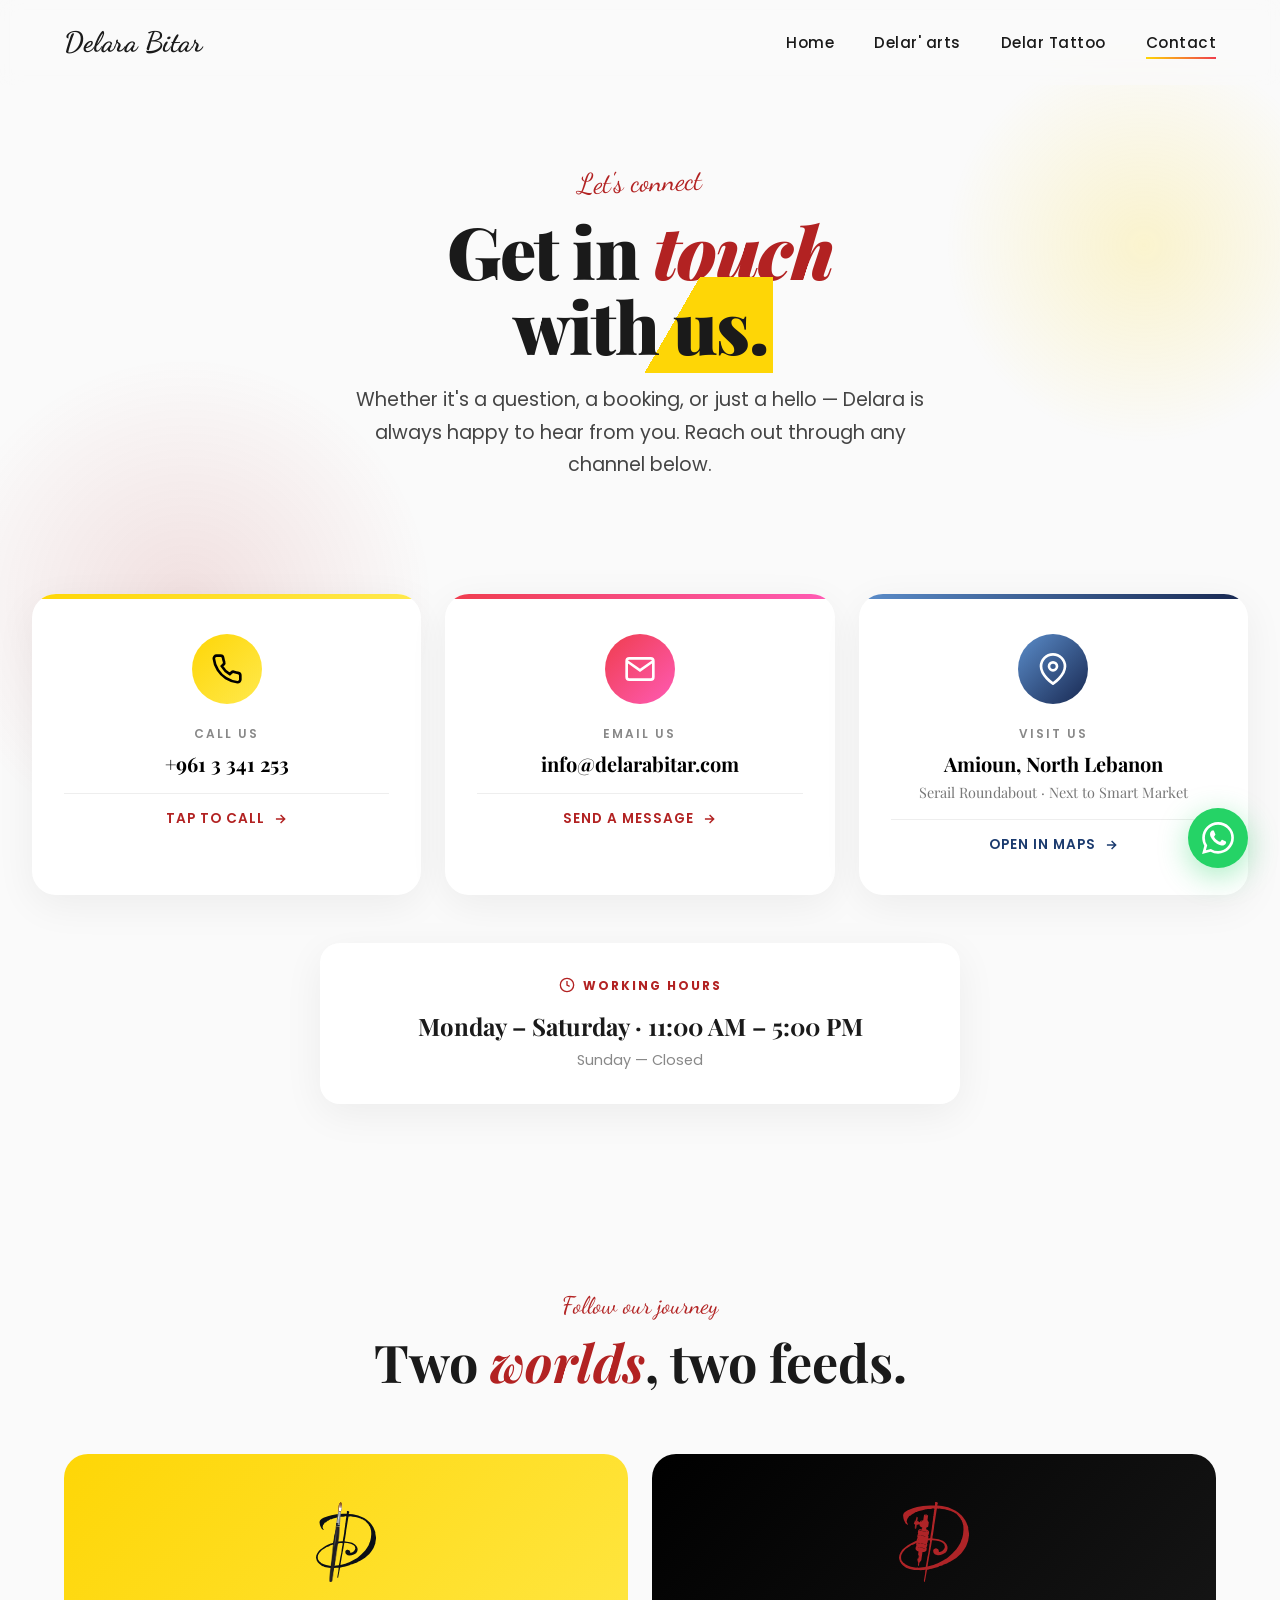
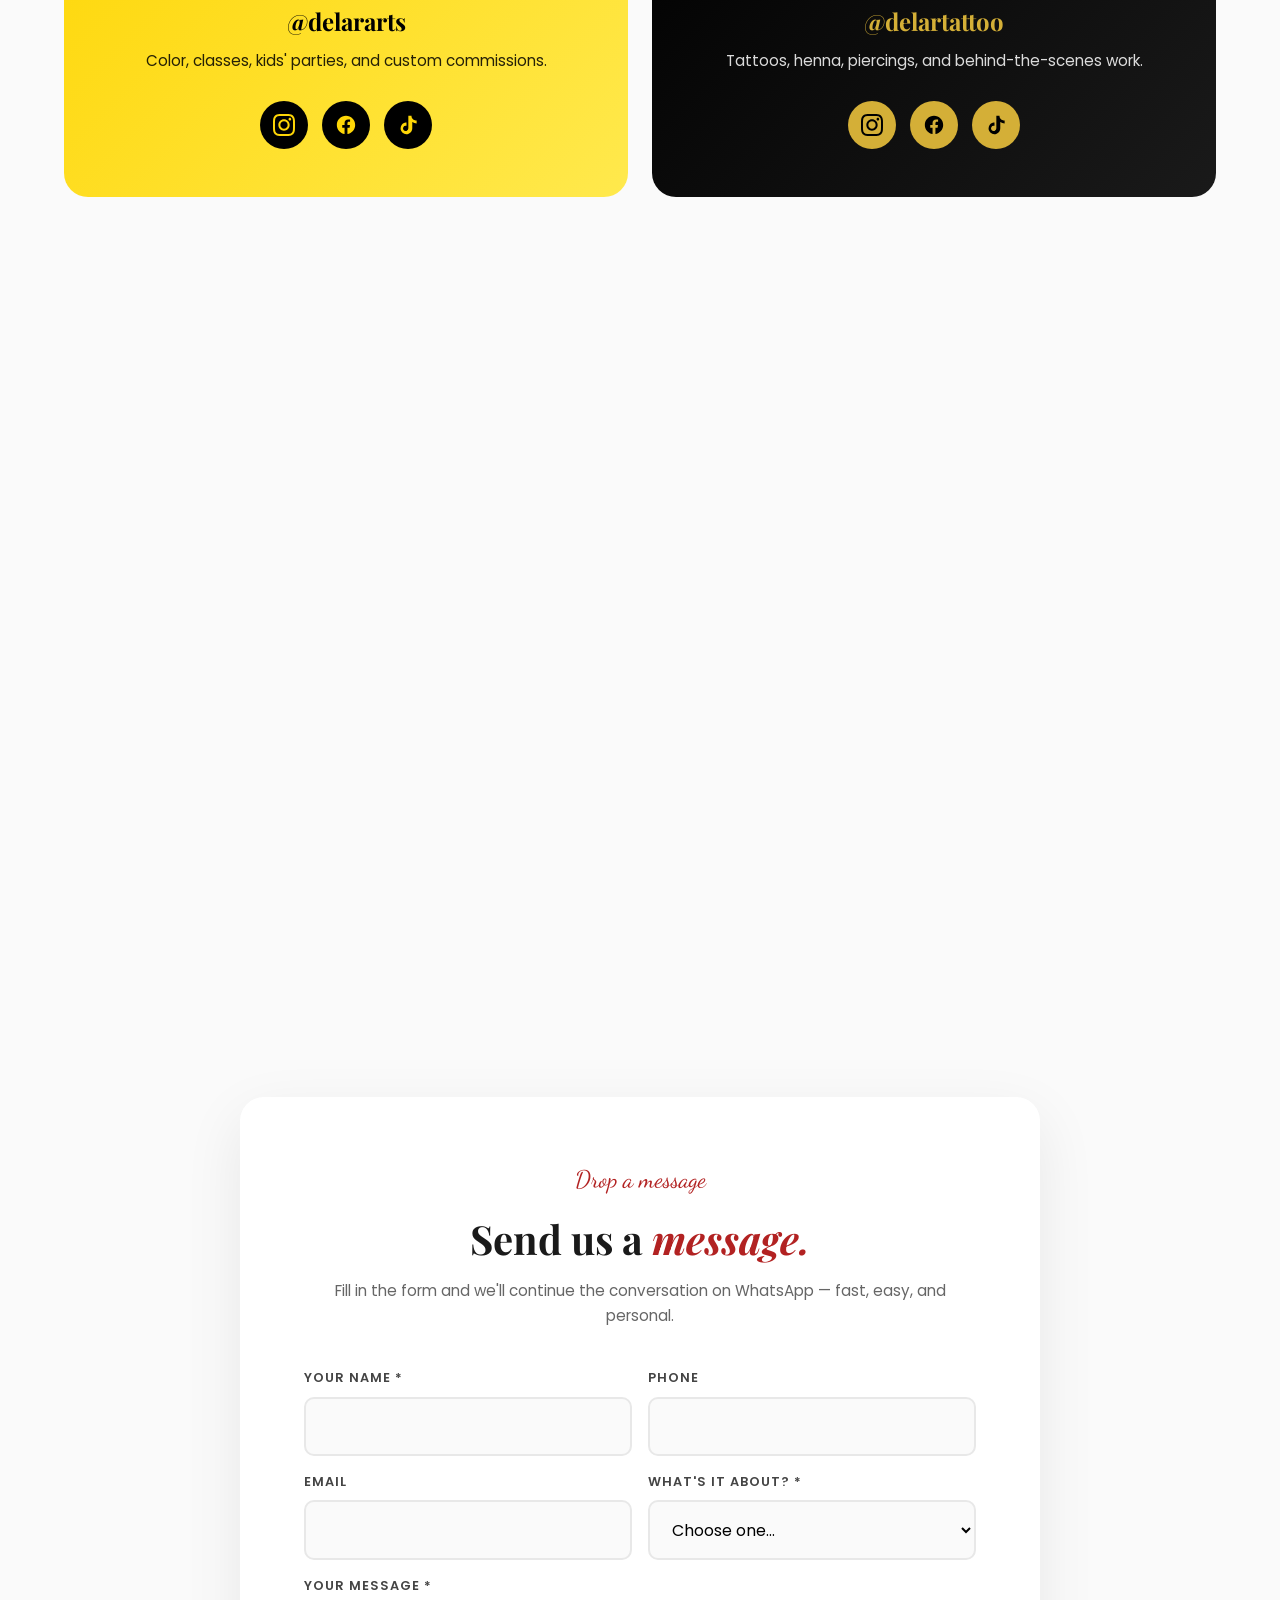
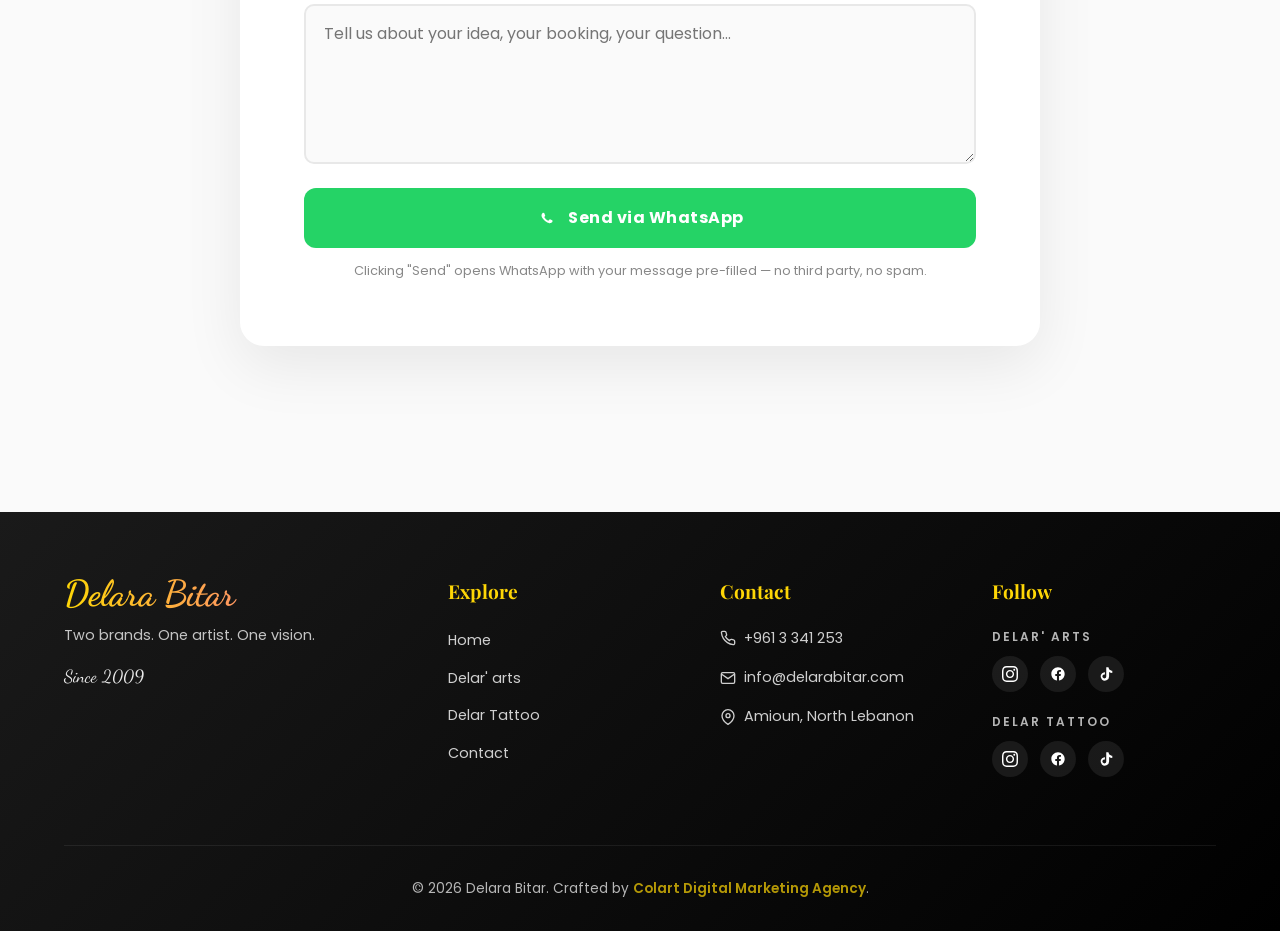
==== contact/index.html @ f24e4792 "Add files via upload" ====
<!DOCTYPE html>
<html lang="en">
<head>
  <meta charset="UTF-8">
  <meta name="viewport" content="width=device-width, initial-scale=1.0">
  <title>Contact — Delara Bitar</title>
  <meta name="description" content="Visit, call, or message Delar' arts & Delar Tattoo in Amioun, North Lebanon. Studio hours, location, and direct contact.">

  <link rel="icon" type="image/svg+xml" href="../assets/favicon.svg">
  <link rel="stylesheet" href="../css/global.css">
  <link rel="stylesheet" href="../css/contact.css">
</head>
<body class="contact">

  <!-- NAVIGATION -->
  <nav class="nav">
    <a href="/" class="nav-brand">Delara Bitar</a>
    <ul class="nav-links">
      <li><a href="/" class="nav-link" data-page="home">Home</a></li>
      <li><a href="/delar-arts" class="nav-link" data-page="delar-arts">Delar' arts</a></li>
      <li><a href="/delar-tattoo" class="nav-link" data-page="delar-tattoo">Delar Tattoo</a></li>
      <li><a href="/contact" class="nav-link active" data-page="contact">Contact</a></li>
    </ul>
    <div class="nav-toggle" aria-label="Menu">
      <span></span><span></span><span></span>
    </div>
  </nav>

  <!-- SECTION 1: HERO -->
  <section class="ct-hero">
    <div class="ct-hero-content">
      <span class="ct-hero-eyebrow">Let's connect</span>
      <h1 class="ct-hero-title">
        Get in <em>touch</em><br>
        <span class="accent-yellow">with us.</span>
      </h1>
      <p class="ct-hero-subtitle">
        Whether it's a question, a booking, or just a hello — Delara is always happy to hear from you. Reach out through any channel below.
      </p>
    </div>
  </section>

  <!-- SECTION 2: CONTACT INFO CARDS -->
  <section class="ct-info">
    <div class="ct-info-grid">
      <a href="tel:+9613341253" class="ct-info-card reveal">
        <div class="ct-info-icon-wrap">
          <svg viewBox="0 0 24 24" fill="none" stroke="currentColor" stroke-width="2">
            <path d="M22 16.92v3a2 2 0 0 1-2.18 2 19.79 19.79 0 0 1-8.63-3.07 19.5 19.5 0 0 1-6-6 19.79 19.79 0 0 1-3.07-8.67A2 2 0 0 1 4.11 2h3a2 2 0 0 1 2 1.72 12.84 12.84 0 0 0 .7 2.81 2 2 0 0 1-.45 2.11L8.09 9.91a16 16 0 0 0 6 6l1.27-1.27a2 2 0 0 1 2.11-.45 12.84 12.84 0 0 0 2.81.7A2 2 0 0 1 22 16.92z"/>
          </svg>
        </div>
        <div class="ct-info-label">Call us</div>
        <div class="ct-info-value">+961 3 341 253</div>
        <span class="ct-info-link">
          Tap to call
          <svg width="14" height="14" viewBox="0 0 24 24" fill="none" stroke="currentColor" stroke-width="2.5"><path d="M5 12h14M13 5l7 7-7 7"/></svg>
        </span>
      </a>

      <a href="mailto:info@delarabitar.com" class="ct-info-card reveal reveal-delay-1">
        <div class="ct-info-icon-wrap">
          <svg viewBox="0 0 24 24" fill="none" stroke="currentColor" stroke-width="2">
            <path d="M4 4h16c1.1 0 2 .9 2 2v12c0 1.1-.9 2-2 2H4c-1.1 0-2-.9-2-2V6c0-1.1.9-2 2-2z"/>
            <polyline points="22,6 12,13 2,6"/>
          </svg>
        </div>
        <div class="ct-info-label">Email us</div>
        <div class="ct-info-value">info@delarabitar.com</div>
        <span class="ct-info-link">
          Send a message
          <svg width="14" height="14" viewBox="0 0 24 24" fill="none" stroke="currentColor" stroke-width="2.5"><path d="M5 12h14M13 5l7 7-7 7"/></svg>
        </span>
      </a>

      <a href="https://maps.app.goo.gl/KY4Cr8B2j4buGQKLA" target="_blank" rel="noopener" class="ct-info-card reveal reveal-delay-2">
        <div class="ct-info-icon-wrap">
          <svg viewBox="0 0 24 24" fill="none" stroke="currentColor" stroke-width="2">
            <path d="M21 10c0 7-9 13-9 13s-9-6-9-13a9 9 0 0 1 18 0z"/>
            <circle cx="12" cy="10" r="3"/>
          </svg>
        </div>
        <div class="ct-info-label">Visit us</div>
        <div class="ct-info-value">Amioun, North Lebanon<br><span style="font-size: 0.9rem; font-weight: 400; color: #777;">Serail Roundabout · Next to Smart Market</span></div>
        <span class="ct-info-link">
          Open in Maps
          <svg width="14" height="14" viewBox="0 0 24 24" fill="none" stroke="currentColor" stroke-width="2.5"><path d="M5 12h14M13 5l7 7-7 7"/></svg>
        </span>
      </a>
    </div>

    <!-- Working hours -->
    <div class="ct-hours reveal reveal-delay-3">
      <div class="ct-hours-label">
        <svg width="16" height="16" viewBox="0 0 24 24" fill="none" stroke="currentColor" stroke-width="2">
          <circle cx="12" cy="12" r="10"/><polyline points="12 6 12 12 16 14"/>
        </svg>
        Working Hours
      </div>
      <div class="ct-hours-value">Monday – Saturday · 11:00 AM – 5:00 PM</div>
      <div class="ct-hours-sub">Sunday — Closed</div>
    </div>
  </section>

  <!-- SECTION 3: TWO BRANDS SOCIAL SPLIT -->
  <section class="ct-brands">
    <div class="ct-section-intro reveal">
      <span class="ct-section-eyebrow">Follow our journey</span>
      <h2 class="ct-section-title">Two <em>worlds</em>, two feeds.</h2>
    </div>
    <div class="ct-brands-grid">
      <div class="ct-brand-card ct-brand-card-arts reveal">
        <div class="ct-brand-card-logo">
          <img src="../assets/delar-arts-logo.svg" alt="Delar' arts">
        </div>
        <div class="ct-brand-card-handle">@delararts</div>
        <p class="ct-brand-card-sub">Color, classes, kids' parties, and custom commissions.</p>
        <div class="ct-brand-socials">
          <a href="https://instagram.com/delararts" target="_blank" rel="noopener" aria-label="Delar' arts Instagram">
            <svg viewBox="0 0 24 24" fill="currentColor"><path d="M12 2.163c3.204 0 3.584.012 4.85.07 3.252.148 4.771 1.691 4.919 4.919.058 1.265.069 1.645.069 4.849 0 3.205-.012 3.584-.069 4.849-.149 3.225-1.664 4.771-4.919 4.919-1.266.058-1.644.07-4.85.07-3.204 0-3.584-.012-4.849-.07-3.26-.149-4.771-1.699-4.919-4.92-.058-1.265-.07-1.644-.07-4.849 0-3.204.013-3.583.07-4.849.149-3.227 1.664-4.771 4.919-4.919 1.266-.057 1.645-.069 4.849-.069zm0-2.163c-3.259 0-3.667.014-4.947.072-4.358.2-6.78 2.618-6.98 6.98-.059 1.281-.073 1.689-.073 4.948 0 3.259.014 3.668.072 4.948.2 4.358 2.618 6.78 6.98 6.98 1.281.058 1.689.072 4.948.072 3.259 0 3.668-.014 4.948-.072 4.354-.2 6.782-2.618 6.979-6.98.059-1.28.073-1.689.073-4.948 0-3.259-.014-3.667-.072-4.947-.196-4.354-2.617-6.78-6.979-6.98-1.281-.059-1.69-.073-4.949-.073zm0 5.838c-3.403 0-6.162 2.759-6.162 6.162s2.759 6.163 6.162 6.163 6.162-2.759 6.162-6.163c0-3.403-2.759-6.162-6.162-6.162zm0 10.162c-2.209 0-4-1.79-4-4 0-2.209 1.791-4 4-4s4 1.791 4 4c0 2.21-1.791 4-4 4zm6.406-11.845c-.796 0-1.441.645-1.441 1.44s.645 1.44 1.441 1.44c.795 0 1.439-.645 1.439-1.44s-.644-1.44-1.439-1.44z"/></svg>
          </a>
          <a href="https://facebook.com/delararts" target="_blank" rel="noopener" aria-label="Delar' arts Facebook">
            <svg viewBox="0 0 24 24" fill="currentColor"><path d="M22 12c0-5.523-4.477-10-10-10S2 6.477 2 12c0 4.991 3.657 9.128 8.438 9.878v-6.987h-2.54V12h2.54V9.797c0-2.506 1.492-3.89 3.777-3.89 1.094 0 2.238.195 2.238.195v2.46h-1.26c-1.243 0-1.63.771-1.63 1.562V12h2.773l-.443 2.89h-2.33v6.988C18.343 21.128 22 16.991 22 12z"/></svg>
          </a>
          <a href="https://tiktok.com/@delararts" target="_blank" rel="noopener" aria-label="Delar' arts TikTok">
            <svg viewBox="0 0 24 24" fill="currentColor"><path d="M19.59 6.69a4.83 4.83 0 0 1-3.77-4.25V2h-3.45v13.67a2.89 2.89 0 0 1-5.2 1.74 2.89 2.89 0 0 1 2.31-4.64 2.93 2.93 0 0 1 .88.13V9.4a6.84 6.84 0 0 0-1-.05A6.33 6.33 0 0 0 5.8 20.1a6.34 6.34 0 0 0 10.86-4.43V8.86a8.16 8.16 0 0 0 4.77 1.52v-3.4a4.85 4.85 0 0 1-1.84-.29z"/></svg>
          </a>
        </div>
      </div>

      <div class="ct-brand-card ct-brand-card-tattoo reveal reveal-delay-2">
        <div class="ct-brand-card-logo">
          <img src="../assets/delar-tattoo-logo.svg" alt="Delar Tattoo">
        </div>
        <div class="ct-brand-card-handle" style="color: #D4AF37;">@delartattoo</div>
        <p class="ct-brand-card-sub">Tattoos, henna, piercings, and behind-the-scenes work.</p>
        <div class="ct-brand-socials">
          <a href="https://instagram.com/delartattoo" target="_blank" rel="noopener" aria-label="Delar Tattoo Instagram">
            <svg viewBox="0 0 24 24" fill="currentColor"><path d="M12 2.163c3.204 0 3.584.012 4.85.07 3.252.148 4.771 1.691 4.919 4.919.058 1.265.069 1.645.069 4.849 0 3.205-.012 3.584-.069 4.849-.149 3.225-1.664 4.771-4.919 4.919-1.266.058-1.644.07-4.85.07-3.204 0-3.584-.012-4.849-.07-3.26-.149-4.771-1.699-4.919-4.92-.058-1.265-.07-1.644-.07-4.849 0-3.204.013-3.583.07-4.849.149-3.227 1.664-4.771 4.919-4.919 1.266-.057 1.645-.069 4.849-.069zm0-2.163c-3.259 0-3.667.014-4.947.072-4.358.2-6.78 2.618-6.98 6.98-.059 1.281-.073 1.689-.073 4.948 0 3.259.014 3.668.072 4.948.2 4.358 2.618 6.78 6.98 6.98 1.281.058 1.689.072 4.948.072 3.259 0 3.668-.014 4.948-.072 4.354-.2 6.782-2.618 6.979-6.98.059-1.28.073-1.689.073-4.948 0-3.259-.014-3.667-.072-4.947-.196-4.354-2.617-6.78-6.979-6.98-1.281-.059-1.69-.073-4.949-.073zm0 5.838c-3.403 0-6.162 2.759-6.162 6.162s2.759 6.163 6.162 6.163 6.162-2.759 6.162-6.163c0-3.403-2.759-6.162-6.162-6.162zm0 10.162c-2.209 0-4-1.79-4-4 0-2.209 1.791-4 4-4s4 1.791 4 4c0 2.21-1.791 4-4 4zm6.406-11.845c-.796 0-1.441.645-1.441 1.44s.645 1.44 1.441 1.44c.795 0 1.439-.645 1.439-1.44s-.644-1.44-1.439-1.44z"/></svg>
          </a>
          <a href="https://facebook.com/delartattoo" target="_blank" rel="noopener" aria-label="Delar Tattoo Facebook">
            <svg viewBox="0 0 24 24" fill="currentColor"><path d="M22 12c0-5.523-4.477-10-10-10S2 6.477 2 12c0 4.991 3.657 9.128 8.438 9.878v-6.987h-2.54V12h2.54V9.797c0-2.506 1.492-3.89 3.777-3.89 1.094 0 2.238.195 2.238.195v2.46h-1.26c-1.243 0-1.63.771-1.63 1.562V12h2.773l-.443 2.89h-2.33v6.988C18.343 21.128 22 16.991 22 12z"/></svg>
          </a>
          <a href="https://tiktok.com/@delartattoo" target="_blank" rel="noopener" aria-label="Delar Tattoo TikTok">
            <svg viewBox="0 0 24 24" fill="currentColor"><path d="M19.59 6.69a4.83 4.83 0 0 1-3.77-4.25V2h-3.45v13.67a2.89 2.89 0 0 1-5.2 1.74 2.89 2.89 0 0 1 2.31-4.64 2.93 2.93 0 0 1 .88.13V9.4a6.84 6.84 0 0 0-1-.05A6.33 6.33 0 0 0 5.8 20.1a6.34 6.34 0 0 0 10.86-4.43V8.86a8.16 8.16 0 0 0 4.77 1.52v-3.4a4.85 4.85 0 0 1-1.84-.29z"/></svg>
          </a>
        </div>
      </div>
    </div>
  </section>

  <!-- SECTION 4: LOCATION & MAP -->
  <section class="ct-location">
    <div class="ct-location-grid">
      <div class="ct-location-content reveal">
        <span class="ct-section-eyebrow">Come visit</span>
        <h2>Find the <em>studio.</em></h2>
        <p>The studio is located in the heart of Amioun — at the Serail Roundabout, right next to Smart Market. Walk-ins welcome during working hours.</p>

        <div class="ct-location-detail">
          <div class="ct-location-detail-icon">
            <svg viewBox="0 0 24 24" fill="none" stroke="currentColor" stroke-width="2">
              <path d="M21 10c0 7-9 13-9 13s-9-6-9-13a9 9 0 0 1 18 0z"/><circle cx="12" cy="10" r="3"/>
            </svg>
          </div>
          <div class="ct-location-detail-text">
            <strong>Amioun, North Lebanon</strong>
            <span>Serail Roundabout · Next to Smart Market</span>
          </div>
        </div>

        <div class="ct-location-detail">
          <div class="ct-location-detail-icon">
            <svg viewBox="0 0 24 24" fill="none" stroke="currentColor" stroke-width="2">
              <circle cx="12" cy="12" r="10"/><polyline points="12 6 12 12 16 14"/>
            </svg>
          </div>
          <div class="ct-location-detail-text">
            <strong>Mon – Sat · 11 AM – 5 PM</strong>
            <span>Sunday closed</span>
          </div>
        </div>

        <a href="https://maps.app.goo.gl/KY4Cr8B2j4buGQKLA" target="_blank" rel="noopener" class="ct-map-link">
          <svg width="16" height="16" viewBox="0 0 24 24" fill="none" stroke="currentColor" stroke-width="2.5"><path d="M21 10c0 7-9 13-9 13s-9-6-9-13a9 9 0 0 1 18 0z"/><circle cx="12" cy="10" r="3"/></svg>
          Get Directions →
        </a>
      </div>

      <div class="ct-map-frame reveal reveal-delay-2">
        <iframe
          src="https://www.google.com/maps?q=Amioun+Serail+Roundabout+Lebanon&output=embed"
          loading="lazy"
          referrerpolicy="no-referrer-when-downgrade"
          title="Delara Bitar Studio Location">
        </iframe>
      </div>
    </div>
  </section>

  <!-- SECTION 5: CONTACT FORM → WHATSAPP -->
  <section class="ct-form">
    <div class="ct-form-wrap reveal">
      <div class="ct-form-intro">
        <span class="ct-section-eyebrow">Drop a message</span>
        <h2>Send us a <em>message.</em></h2>
        <p>Fill in the form and we'll continue the conversation on WhatsApp — fast, easy, and personal.</p>
      </div>

      <form id="contact-form" onsubmit="sendWhatsAppMessage(event)">
        <div class="ct-form-grid">
          <div class="ct-form-group">
            <label class="ct-form-label" for="ct-name">Your Name *</label>
            <input class="ct-form-input" type="text" id="ct-name" name="name" required>
          </div>
          <div class="ct-form-group">
            <label class="ct-form-label" for="ct-phone">Phone</label>
            <input class="ct-form-input" type="tel" id="ct-phone" name="phone">
          </div>
          <div class="ct-form-group">
            <label class="ct-form-label" for="ct-email">Email</label>
            <input class="ct-form-input" type="email" id="ct-email" name="email">
          </div>
          <div class="ct-form-group">
            <label class="ct-form-label" for="ct-subject">What's it about? *</label>
            <select class="ct-form-select" id="ct-subject" name="subject" required>
              <option value="">Choose one...</option>
              <option value="Delar' arts">Delar' arts (art studio)</option>
              <option value="Delar Tattoo">Delar Tattoo (tattoos / henna / piercings)</option>
              <option value="Both Brands">Both brands</option>
              <option value="General Inquiry">General inquiry</option>
            </select>
          </div>
          <div class="ct-form-group full-width">
            <label class="ct-form-label" for="ct-message">Your Message *</label>
            <textarea class="ct-form-textarea" id="ct-message" name="message" rows="5" required placeholder="Tell us about your idea, your booking, your question..."></textarea>
          </div>
        </div>

        <button type="submit" class="ct-form-submit">
          <svg viewBox="0 0 24 24"><path d="M17.472 14.382c-.297-.149-1.758-.867-2.03-.967-.273-.099-.471-.148-.67.15-.197.297-.767.966-.94 1.164-.173.199-.347.223-.644.075-.297-.15-1.255-.463-2.39-1.475-.883-.788-1.48-1.761-1.653-2.059-.173-.297-.018-.458.13-.606.134-.133.298-.347.446-.52.149-.174.198-.298.298-.497.099-.198.05-.371-.025-.52-.075-.149-.669-1.612-.916-2.207-.242-.579-.487-.5-.669-.51-.173-.008-.371-.01-.57-.01-.198 0-.52.074-.792.372-.272.297-1.04 1.016-1.04 2.479 0 1.462 1.065 2.875 1.213 3.074.149.198 2.096 3.2 5.077 4.487.709.306 1.262.489 1.694.625.712.227 1.36.195 1.871.118.571-.085 1.758-.719 2.006-1.413.248-.694.248-1.289.173-1.413-.074-.124-.272-.198-.57-.347"/></svg>
          Send via WhatsApp
        </button>
        <p class="ct-form-hint">Clicking "Send" opens WhatsApp with your message pre-filled — no third party, no spam.</p>
      </form>
    </div>
  </section>

  <!-- FOOTER -->
  <footer class="footer">
    <div class="footer-grid">
      <div class="footer-col">
        <div class="footer-brand-name">Delara Bitar</div>
        <p class="footer-tagline">Two brands. One artist. One vision.</p>
        <p class="footer-since">Since 2009</p>
      </div>
      <div class="footer-col">
        <h4>Explore</h4>
        <ul class="footer-list">
          <li><a href="/">Home</a></li>
          <li><a href="/delar-arts">Delar' arts</a></li>
          <li><a href="/delar-tattoo">Delar Tattoo</a></li>
          <li><a href="/contact">Contact</a></li>
        </ul>
      </div>
      <div class="footer-col">
        <h4>Contact</h4>
        <ul class="footer-list">
          <li><a href="tel:+9613341253">
            <svg viewBox="0 0 24 24" fill="none" stroke="currentColor" stroke-width="2"><path d="M22 16.92v3a2 2 0 0 1-2.18 2 19.79 19.79 0 0 1-8.63-3.07 19.5 19.5 0 0 1-6-6 19.79 19.79 0 0 1-3.07-8.67A2 2 0 0 1 4.11 2h3a2 2 0 0 1 2 1.72 12.84 12.84 0 0 0 .7 2.81 2 2 0 0 1-.45 2.11L8.09 9.91a16 16 0 0 0 6 6l1.27-1.27a2 2 0 0 1 2.11-.45 12.84 12.84 0 0 0 2.81.7A2 2 0 0 1 22 16.92z"/></svg>
            +961 3 341 253
          </a></li>
          <li><a href="mailto:info@delarabitar.com">
            <svg viewBox="0 0 24 24" fill="none" stroke="currentColor" stroke-width="2"><path d="M4 4h16c1.1 0 2 .9 2 2v12c0 1.1-.9 2-2 2H4c-1.1 0-2-.9-2-2V6c0-1.1.9-2 2-2z"/><polyline points="22,6 12,13 2,6"/></svg>
            info@delarabitar.com
          </a></li>
          <li><a href="https://maps.app.goo.gl/KY4Cr8B2j4buGQKLA" target="_blank" rel="noopener">
            <svg viewBox="0 0 24 24" fill="none" stroke="currentColor" stroke-width="2"><path d="M21 10c0 7-9 13-9 13s-9-6-9-13a9 9 0 0 1 18 0z"/><circle cx="12" cy="10" r="3"/></svg>
            Amioun, North Lebanon
          </a></li>
        </ul>
      </div>
      <div class="footer-col">
        <h4>Follow</h4>
        <div class="footer-social-group">
          <div class="footer-social-label">Delar' arts</div>
          <div class="footer-social-icons">
            <a href="https://instagram.com/delararts" target="_blank" rel="noopener" aria-label="Delar' arts Instagram">
              <svg viewBox="0 0 24 24" fill="currentColor"><path d="M12 2.163c3.204 0 3.584.012 4.85.07 3.252.148 4.771 1.691 4.919 4.919.058 1.265.069 1.645.069 4.849 0 3.205-.012 3.584-.069 4.849-.149 3.225-1.664 4.771-4.919 4.919-1.266.058-1.644.07-4.85.07-3.204 0-3.584-.012-4.849-.07-3.26-.149-4.771-1.699-4.919-4.92-.058-1.265-.07-1.644-.07-4.849 0-3.204.013-3.583.07-4.849.149-3.227 1.664-4.771 4.919-4.919 1.266-.057 1.645-.069 4.849-.069zm0-2.163c-3.259 0-3.667.014-4.947.072-4.358.2-6.78 2.618-6.98 6.98-.059 1.281-.073 1.689-.073 4.948 0 3.259.014 3.668.072 4.948.2 4.358 2.618 6.78 6.98 6.98 1.281.058 1.689.072 4.948.072 3.259 0 3.668-.014 4.948-.072 4.354-.2 6.782-2.618 6.979-6.98.059-1.28.073-1.689.073-4.948 0-3.259-.014-3.667-.072-4.947-.196-4.354-2.617-6.78-6.979-6.98-1.281-.059-1.69-.073-4.949-.073zm0 5.838c-3.403 0-6.162 2.759-6.162 6.162s2.759 6.163 6.162 6.163 6.162-2.759 6.162-6.163c0-3.403-2.759-6.162-6.162-6.162zm0 10.162c-2.209 0-4-1.79-4-4 0-2.209 1.791-4 4-4s4 1.791 4 4c0 2.21-1.791 4-4 4zm6.406-11.845c-.796 0-1.441.645-1.441 1.44s.645 1.44 1.441 1.44c.795 0 1.439-.645 1.439-1.44s-.644-1.44-1.439-1.44z"/></svg>
            </a>
            <a href="https://facebook.com/delararts" target="_blank" rel="noopener" aria-label="Delar' arts Facebook">
              <svg viewBox="0 0 24 24" fill="currentColor"><path d="M22 12c0-5.523-4.477-10-10-10S2 6.477 2 12c0 4.991 3.657 9.128 8.438 9.878v-6.987h-2.54V12h2.54V9.797c0-2.506 1.492-3.89 3.777-3.89 1.094 0 2.238.195 2.238.195v2.46h-1.26c-1.243 0-1.63.771-1.63 1.562V12h2.773l-.443 2.89h-2.33v6.988C18.343 21.128 22 16.991 22 12z"/></svg>
            </a>
            <a href="https://tiktok.com/@delararts" target="_blank" rel="noopener" aria-label="Delar' arts TikTok">
              <svg viewBox="0 0 24 24" fill="currentColor"><path d="M19.59 6.69a4.83 4.83 0 0 1-3.77-4.25V2h-3.45v13.67a2.89 2.89 0 0 1-5.2 1.74 2.89 2.89 0 0 1 2.31-4.64 2.93 2.93 0 0 1 .88.13V9.4a6.84 6.84 0 0 0-1-.05A6.33 6.33 0 0 0 5.8 20.1a6.34 6.34 0 0 0 10.86-4.43V8.86a8.16 8.16 0 0 0 4.77 1.52v-3.4a4.85 4.85 0 0 1-1.84-.29z"/></svg>
            </a>
          </div>
        </div>
        <div class="footer-social-group">
          <div class="footer-social-label">Delar Tattoo</div>
          <div class="footer-social-icons">
            <a href="https://instagram.com/delartattoo" target="_blank" rel="noopener" aria-label="Delar Tattoo Instagram">
              <svg viewBox="0 0 24 24" fill="currentColor"><path d="M12 2.163c3.204 0 3.584.012 4.85.07 3.252.148 4.771 1.691 4.919 4.919.058 1.265.069 1.645.069 4.849 0 3.205-.012 3.584-.069 4.849-.149 3.225-1.664 4.771-4.919 4.919-1.266.058-1.644.07-4.85.07-3.204 0-3.584-.012-4.849-.07-3.26-.149-4.771-1.699-4.919-4.92-.058-1.265-.07-1.644-.07-4.849 0-3.204.013-3.583.07-4.849.149-3.227 1.664-4.771 4.919-4.919 1.266-.057 1.645-.069 4.849-.069zm0-2.163c-3.259 0-3.667.014-4.947.072-4.358.2-6.78 2.618-6.98 6.98-.059 1.281-.073 1.689-.073 4.948 0 3.259.014 3.668.072 4.948.2 4.358 2.618 6.78 6.98 6.98 1.281.058 1.689.072 4.948.072 3.259 0 3.668-.014 4.948-.072 4.354-.2 6.782-2.618 6.979-6.98.059-1.28.073-1.689.073-4.948 0-3.259-.014-3.667-.072-4.947-.196-4.354-2.617-6.78-6.979-6.98-1.281-.059-1.69-.073-4.949-.073zm0 5.838c-3.403 0-6.162 2.759-6.162 6.162s2.759 6.163 6.162 6.163 6.162-2.759 6.162-6.163c0-3.403-2.759-6.162-6.162-6.162zm0 10.162c-2.209 0-4-1.79-4-4 0-2.209 1.791-4 4-4s4 1.791 4 4c0 2.21-1.791 4-4 4zm6.406-11.845c-.796 0-1.441.645-1.441 1.44s.645 1.44 1.441 1.44c.795 0 1.439-.645 1.439-1.44s-.644-1.44-1.439-1.44z"/></svg>
            </a>
            <a href="https://facebook.com/delartattoo" target="_blank" rel="noopener" aria-label="Delar Tattoo Facebook">
              <svg viewBox="0 0 24 24" fill="currentColor"><path d="M22 12c0-5.523-4.477-10-10-10S2 6.477 2 12c0 4.991 3.657 9.128 8.438 9.878v-6.987h-2.54V12h2.54V9.797c0-2.506 1.492-3.89 3.777-3.89 1.094 0 2.238.195 2.238.195v2.46h-1.26c-1.243 0-1.63.771-1.63 1.562V12h2.773l-.443 2.89h-2.33v6.988C18.343 21.128 22 16.991 22 12z"/></svg>
            </a>
            <a href="https://tiktok.com/@delartattoo" target="_blank" rel="noopener" aria-label="Delar Tattoo TikTok">
              <svg viewBox="0 0 24 24" fill="currentColor"><path d="M19.59 6.69a4.83 4.83 0 0 1-3.77-4.25V2h-3.45v13.67a2.89 2.89 0 0 1-5.2 1.74 2.89 2.89 0 0 1 2.31-4.64 2.93 2.93 0 0 1 .88.13V9.4a6.84 6.84 0 0 0-1-.05A6.33 6.33 0 0 0 5.8 20.1a6.34 6.34 0 0 0 10.86-4.43V8.86a8.16 8.16 0 0 0 4.77 1.52v-3.4a4.85 4.85 0 0 1-1.84-.29z"/></svg>
            </a>
          </div>
        </div>
      </div>
    </div>
    <div class="footer-bottom">
      © 2026 Delara Bitar. Crafted by <a href="https://www.colartdigitalmarketingagency.com" target="_blank" rel="noopener">Colart Digital Marketing Agency</a>.
    </div>
  </footer>

  <!-- FLOATING WHATSAPP -->
  <a href="https://wa.me/9613341253" target="_blank" rel="noopener" class="whatsapp-float" aria-label="Chat on WhatsApp">
    <svg viewBox="0 0 24 24"><path d="M17.472 14.382c-.297-.149-1.758-.867-2.03-.967-.273-.099-.471-.148-.67.15-.197.297-.767.966-.94 1.164-.173.199-.347.223-.644.075-.297-.15-1.255-.463-2.39-1.475-.883-.788-1.48-1.761-1.653-2.059-.173-.297-.018-.458.13-.606.134-.133.298-.347.446-.52.149-.174.198-.298.298-.497.099-.198.05-.371-.025-.52-.075-.149-.669-1.612-.916-2.207-.242-.579-.487-.5-.669-.51-.173-.008-.371-.01-.57-.01-.198 0-.52.074-.792.372-.272.297-1.04 1.016-1.04 2.479 0 1.462 1.065 2.875 1.213 3.074.149.198 2.096 3.2 5.077 4.487.709.306 1.262.489 1.694.625.712.227 1.36.195 1.871.118.571-.085 1.758-.719 2.006-1.413.248-.694.248-1.289.173-1.413-.074-.124-.272-.198-.57-.347m-5.421 7.403h-.004a9.87 9.87 0 0 1-5.031-1.378l-.361-.214-3.741.982.998-3.648-.235-.374a9.86 9.86 0 0 1-1.51-5.26c.001-5.45 4.436-9.884 9.888-9.884 2.64 0 5.122 1.03 6.988 2.898a9.825 9.825 0 0 1 2.893 6.994c-.003 5.45-4.437 9.884-9.885 9.884m8.413-18.297A11.815 11.815 0 0 0 12.05 0C5.495 0 .16 5.335.157 11.892c0 2.096.547 4.142 1.588 5.945L.057 24l6.305-1.654a11.882 11.882 0 0 0 5.683 1.448h.005c6.554 0 11.89-5.335 11.893-11.893a11.821 11.821 0 0 0-3.48-8.413z"/></svg>
  </a>

  <!-- MODAL -->
  <div class="modal-overlay" id="modal-overlay">
    <div class="modal-content" id="modal-content"></div>
  </div>

  <script src="../js/global.js"></script>
  <script src="../js/contact.js"></script>
</body>
</html>
---- css/global.css ----
/* ============================================
   DELARA BITAR — GLOBAL STYLES
   Delar' arts + Delar Tattoo
   ============================================ */

@import url('https://fonts.googleapis.com/css2?family=Playfair+Display:ital,wght@0,400;0,600;0,700;0,900;1,400&family=Poppins:wght@300;400;500;600;700;800&family=Dancing+Script:wght@600;700&display=swap');

:root {
  /* DELAR' ARTS PALETTE */
  --da-black: #000000;
  --da-yellow: #FED606;
  --da-coral: #EF3D4D;
  --da-sky: #5B8DCA;
  --da-deep-blue: #182851;
  --da-light-gray: #E5E5E5;
  --da-warm-gray: #A0A0A0;
  --da-magenta: #FF5BB5;
  --da-lime: #A4FF3B;

  /* DELAR TATTOO PALETTE */
  --dt-black: #000000;
  --dt-charcoal: #2C2C2C;
  --dt-red: #B22222;
  --dt-gold: #D4AF37;
  --dt-ink-blue: #1B3B6F;
  --dt-light-gray: #F5F5F5;
  --dt-beige: #E3DCC2;
  --dt-violet: #6A0DAD;
  --dt-teal: #4B7C7F;

  /* TYPOGRAPHY */
  --font-display: 'Playfair Display', serif;
  --font-body: 'Poppins', sans-serif;
  --font-script: 'Dancing Script', cursive;

  /* SPACING */
  --container-max: 1280px;
  --section-padding: clamp(4rem, 8vw, 8rem) clamp(1.5rem, 5vw, 4rem);
}

/* ============================================
   RESET
   ============================================ */
*, *::before, *::after {
  margin: 0;
  padding: 0;
  box-sizing: border-box;
}

html {
  scroll-behavior: smooth;
  -webkit-font-smoothing: antialiased;
  -moz-osx-font-smoothing: grayscale;
}

body {
  font-family: var(--font-body);
  line-height: 1.6;
  overflow-x: hidden;
}

img, svg {
  max-width: 100%;
  display: block;
}

a {
  text-decoration: none;
  color: inherit;
}

button {
  font-family: inherit;
  cursor: pointer;
  border: none;
  background: none;
}

/* ============================================
   NAVIGATION (shared)
   ============================================ */
.nav {
  position: fixed;
  top: 0;
  left: 0;
  right: 0;
  z-index: 100;
  padding: 1.25rem clamp(1.5rem, 5vw, 4rem);
  display: flex;
  justify-content: space-between;
  align-items: center;
  transition: all 0.4s cubic-bezier(0.4, 0, 0.2, 1);
  backdrop-filter: blur(10px);
  -webkit-backdrop-filter: blur(10px);
}

.nav-scrolled {
  padding: 0.75rem clamp(1.5rem, 5vw, 4rem);
  box-shadow: 0 4px 30px rgba(0, 0, 0, 0.1);
}

.nav-brand {
  font-family: var(--font-script);
  font-size: 1.75rem;
  font-weight: 700;
  letter-spacing: 0.5px;
}

.nav-links {
  display: flex;
  gap: 2.5rem;
  list-style: none;
  align-items: center;
}

.nav-link {
  font-weight: 500;
  font-size: 0.95rem;
  position: relative;
  transition: color 0.3s ease;
  letter-spacing: 0.5px;
}

.nav-link::after {
  content: '';
  position: absolute;
  bottom: -6px;
  left: 0;
  width: 0;
  height: 2px;
  transition: width 0.3s cubic-bezier(0.4, 0, 0.2, 1);
}

.nav-link:hover::after,
.nav-link.active::after {
  width: 100%;
}

.nav-toggle {
  display: none;
  flex-direction: column;
  gap: 6px;
  cursor: pointer;
  z-index: 110;
}

.nav-toggle span {
  width: 28px;
  height: 2px;
  transition: all 0.3s ease;
}

@media (max-width: 880px) {
  .nav-toggle {
    display: flex;
  }
  .nav-links {
    position: fixed;
    top: 0;
    right: -100%;
    height: 100vh;
    width: 75%;
    max-width: 380px;
    flex-direction: column;
    justify-content: center;
    gap: 2rem;
    padding: 2rem;
    transition: right 0.4s cubic-bezier(0.4, 0, 0.2, 1);
    box-shadow: -10px 0 30px rgba(0, 0, 0, 0.1);
  }
  .nav-links.active {
    right: 0;
  }
  .nav-toggle.active span:nth-child(1) {
    transform: rotate(45deg) translate(6px, 6px);
  }
  .nav-toggle.active span:nth-child(2) {
    opacity: 0;
  }
  .nav-toggle.active span:nth-child(3) {
    transform: rotate(-45deg) translate(6px, -6px);
  }
}

/* ============================================
   FLOATING WHATSAPP BUTTON (shared)
   ============================================ */
.whatsapp-float {
  position: fixed;
  bottom: 2rem;
  right: 2rem;
  width: 60px;
  height: 60px;
  background: #25D366;
  border-radius: 50%;
  display: flex;
  align-items: center;
  justify-content: center;
  z-index: 99;
  box-shadow: 0 8px 30px rgba(37, 211, 102, 0.4);
  transition: all 0.3s cubic-bezier(0.4, 0, 0.2, 1);
  animation: whatsapp-pulse 2s infinite;
}

.whatsapp-float:hover {
  transform: scale(1.1) rotate(8deg);
  box-shadow: 0 12px 40px rgba(37, 211, 102, 0.6);
}

.whatsapp-float svg {
  width: 32px;
  height: 32px;
  fill: white;
}

@keyframes whatsapp-pulse {
  0%, 100% {
    box-shadow: 0 8px 30px rgba(37, 211, 102, 0.4), 0 0 0 0 rgba(37, 211, 102, 0.6);
  }
  50% {
    box-shadow: 0 8px 30px rgba(37, 211, 102, 0.4), 0 0 0 15px rgba(37, 211, 102, 0);
  }
}

/* ============================================
   FOOTER (shared global)
   ============================================ */
.footer {
  padding: 4rem clamp(1.5rem, 5vw, 4rem) 2rem;
  position: relative;
}

.footer-grid {
  max-width: var(--container-max);
  margin: 0 auto;
  display: grid;
  grid-template-columns: 1.5fr 1fr 1fr 1fr;
  gap: 3rem;
  padding-bottom: 3rem;
}

@media (max-width: 880px) {
  .footer-grid {
    grid-template-columns: 1fr 1fr;
    gap: 2.5rem;
  }
}

@media (max-width: 540px) {
  .footer-grid {
    grid-template-columns: 1fr;
    gap: 2rem;
  }
}

.footer-col h4 {
  font-family: var(--font-display);
  font-size: 1.2rem;
  margin-bottom: 1.25rem;
  font-weight: 700;
}

.footer-brand-name {
  font-family: var(--font-script);
  font-size: 2.25rem;
  font-weight: 700;
  margin-bottom: 0.75rem;
  line-height: 1;
}

.footer-tagline {
  font-size: 0.9rem;
  opacity: 0.75;
  margin-bottom: 1rem;
  line-height: 1.6;
}

.footer-since {
  font-family: var(--font-script);
  font-size: 1.1rem;
  opacity: 0.9;
}

.footer-list {
  list-style: none;
  display: flex;
  flex-direction: column;
  gap: 0.75rem;
}

.footer-list a {
  font-size: 0.9rem;
  opacity: 0.8;
  transition: all 0.3s ease;
  display: inline-flex;
  align-items: center;
  gap: 0.5rem;
}

.footer-list a:hover {
  opacity: 1;
  transform: translateX(4px);
}

.footer-list svg {
  width: 16px;
  height: 16px;
  flex-shrink: 0;
}

.footer-social-group {
  margin-bottom: 1.25rem;
}

.footer-social-label {
  font-size: 0.75rem;
  text-transform: uppercase;
  letter-spacing: 2px;
  margin-bottom: 0.6rem;
  opacity: 0.7;
  font-weight: 600;
}

.footer-social-icons {
  display: flex;
  gap: 0.75rem;
}

.footer-social-icons a {
  width: 36px;
  height: 36px;
  border-radius: 50%;
  display: flex;
  align-items: center;
  justify-content: center;
  transition: all 0.3s cubic-bezier(0.4, 0, 0.2, 1);
}

.footer-social-icons a:hover {
  transform: translateY(-3px);
}

.footer-social-icons svg {
  width: 16px;
  height: 16px;
}

.footer-bottom {
  max-width: var(--container-max);
  margin: 0 auto;
  padding-top: 2rem;
  text-align: center;
  font-size: 0.85rem;
  opacity: 0.7;
}

.footer-bottom a {
  font-weight: 600;
  transition: opacity 0.3s ease;
}

.footer-bottom a:hover {
  opacity: 0.8;
}

/* ============================================
   POPUP / MODAL (shared)
   ============================================ */
.modal-overlay {
  position: fixed;
  inset: 0;
  background: rgba(0, 0, 0, 0.75);
  backdrop-filter: blur(8px);
  -webkit-backdrop-filter: blur(8px);
  display: flex;
  align-items: center;
  justify-content: center;
  padding: 1.5rem;
  z-index: 1000;
  opacity: 0;
  visibility: hidden;
  transition: all 0.4s cubic-bezier(0.4, 0, 0.2, 1);
}

.modal-overlay.active {
  opacity: 1;
  visibility: visible;
}

.modal-content {
  background: #fff;
  color: #111;
  max-width: 720px;
  width: 100%;
  max-height: 85vh;
  overflow-y: auto;
  border-radius: 12px;
  padding: 3rem 2.5rem;
  position: relative;
  transform: scale(0.9) translateY(20px);
  transition: transform 0.4s cubic-bezier(0.4, 0, 0.2, 1);
}

.modal-overlay.active .modal-content {
  transform: scale(1) translateY(0);
}

.modal-close {
  position: absolute;
  top: 1rem;
  right: 1rem;
  width: 40px;
  height: 40px;
  border-radius: 50%;
  background: #f5f5f5;
  display: flex;
  align-items: center;
  justify-content: center;
  font-size: 1.5rem;
  font-weight: 300;
  transition: all 0.3s ease;
  color: #000;
}

.modal-close:hover {
  background: #000;
  color: #fff;
  transform: rotate(90deg);
}

.modal-content h3 {
  font-family: var(--font-display);
  font-size: 2rem;
  margin-bottom: 1rem;
  font-weight: 700;
}

.modal-content p {
  font-size: 1.05rem;
  line-height: 1.75;
  color: #333;
}

.modal-gallery {
  display: grid;
  grid-template-columns: repeat(auto-fill, minmax(180px, 1fr));
  gap: 1rem;
  margin-top: 1.5rem;
}

.modal-gallery img {
  width: 100%;
  aspect-ratio: 1;
  object-fit: cover;
  border-radius: 8px;
  transition: transform 0.4s ease;
}

.modal-gallery img:hover {
  transform: scale(1.04);
}

/* Placeholder gallery items */
.modal-gallery-placeholder {
  width: 100%;
  aspect-ratio: 1;
  background: linear-gradient(135deg, #f0f0f0, #e0e0e0);
  border-radius: 8px;
  display: flex;
  align-items: center;
  justify-content: center;
  color: #999;
  font-size: 0.85rem;
  text-align: center;
  padding: 1rem;
  border: 1px dashed #ccc;
}

/* ============================================
   ANIMATIONS (shared)
   ============================================ */
@keyframes fadeInUp {
  from {
    opacity: 0;
    transform: translateY(40px);
  }
  to {
    opacity: 1;
    transform: translateY(0);
  }
}

@keyframes fadeIn {
  from { opacity: 0; }
  to { opacity: 1; }
}

@keyframes slideInLeft {
  from {
    opacity: 0;
    transform: translateX(-40px);
  }
  to {
    opacity: 1;
    transform: translateX(0);
  }
}

@keyframes slideInRight {
  from {
    opacity: 0;
    transform: translateX(40px);
  }
  to {
    opacity: 1;
    transform: translateX(0);
  }
}

@keyframes float {
  0%, 100% { transform: translateY(0); }
  50% { transform: translateY(-10px); }
}

.reveal {
  opacity: 0;
  transform: translateY(40px);
  transition: opacity 0.8s cubic-bezier(0.4, 0, 0.2, 1), transform 0.8s cubic-bezier(0.4, 0, 0.2, 1);
}

.reveal.visible {
  opacity: 1;
  transform: translateY(0);
}

.reveal-delay-1 { transition-delay: 0.1s; }
.reveal-delay-2 { transition-delay: 0.2s; }
.reveal-delay-3 { transition-delay: 0.3s; }
.reveal-delay-4 { transition-delay: 0.4s; }
.reveal-delay-5 { transition-delay: 0.5s; }

/* ============================================
   ACCESSIBILITY
   ============================================ */
@media (prefers-reduced-motion: reduce) {
  *, *::before, *::after {
    animation-duration: 0.01ms !important;
    transition-duration: 0.01ms !important;
  }
  html { scroll-behavior: auto; }
}

/* Lock body scroll when modal is open */
body.modal-open {
  overflow: hidden;
}

/* ============================================
   PAGE TRANSITION
   ============================================ */
.page-loaded .nav,
.page-loaded .hero-content {
  animation: fadeIn 0.8s ease forwards;
}
---- css/contact.css ----
/* ============================================
   CONTACT PAGE — Light & Colorful
   ============================================ */

body.contact {
  background: #fafafa;
  color: #1a1a1a;
}

body.contact::before {
  content: '';
  position: fixed;
  top: 5%;
  right: -5%;
  width: 400px;
  height: 400px;
  background: radial-gradient(circle, rgba(254, 214, 6, 0.18) 0%, transparent 70%);
  border-radius: 50%;
  z-index: 0;
  pointer-events: none;
  animation: float 8s ease-in-out infinite;
}

body.contact::after {
  content: '';
  position: fixed;
  bottom: 5%;
  left: -5%;
  width: 500px;
  height: 500px;
  background: radial-gradient(circle, rgba(178, 34, 34, 0.12) 0%, transparent 70%);
  border-radius: 50%;
  z-index: 0;
  pointer-events: none;
  animation: float 10s ease-in-out infinite reverse;
}

/* NAV */
body.contact .nav {
  background: rgba(250, 250, 250, 0.7);
}
body.contact .nav-scrolled {
  background: rgba(255, 255, 255, 0.95);
}
body.contact .nav-brand,
body.contact .nav-link {
  color: #1a1a1a;
}
body.contact .nav-link::after {
  background: linear-gradient(90deg, #FED606, #EF3D4D);
}
body.contact .nav-toggle span {
  background: #1a1a1a;
}
@media (max-width: 880px) {
  body.contact .nav-links {
    background: #fafafa;
  }
}

/* ============================================
   SECTION 1: HERO
   ============================================ */
.ct-hero {
  padding: 10rem 2rem 4rem;
  position: relative;
  text-align: center;
  z-index: 1;
}

.ct-hero-content {
  max-width: 800px;
  margin: 0 auto;
  animation: fadeInUp 1s cubic-bezier(0.4, 0, 0.2, 1) 0.3s both;
}

.ct-hero-eyebrow {
  font-family: var(--font-script);
  font-size: 1.75rem;
  color: #B22222;
  margin-bottom: 0.5rem;
  display: inline-block;
  transform: rotate(-2deg);
}

.ct-hero-title {
  font-family: var(--font-display);
  font-size: clamp(2.5rem, 6vw, 4.5rem);
  font-weight: 900;
  line-height: 1.05;
  letter-spacing: -1.5px;
  margin-bottom: 1.25rem;
}

.ct-hero-title em {
  color: #B22222;
  font-style: italic;
}

.ct-hero-title .accent-yellow {
  background: linear-gradient(120deg, transparent 0%, transparent 60%, #FED606 60%, #FED606 100%);
  padding: 0 0.4rem;
}

.ct-hero-subtitle {
  font-size: clamp(1rem, 1.5vw, 1.2rem);
  color: #444;
  max-width: 580px;
  margin: 0 auto;
  line-height: 1.7;
}

/* ============================================
   SECTION 2: CONTACT INFO CARDS
   ============================================ */
.ct-info {
  padding: 3rem 2rem 5rem;
  position: relative;
  z-index: 1;
}

.ct-info-grid {
  max-width: var(--container-max);
  margin: 0 auto;
  display: grid;
  grid-template-columns: repeat(3, 1fr);
  gap: 1.5rem;
}

@media (max-width: 880px) {
  .ct-info-grid {
    grid-template-columns: 1fr;
  }
}

.ct-info-card {
  background: #fff;
  padding: 2.5rem 2rem;
  border-radius: 24px;
  text-align: center;
  box-shadow: 0 10px 40px rgba(0, 0, 0, 0.06);
  transition: all 0.4s cubic-bezier(0.4, 0, 0.2, 1);
  position: relative;
  overflow: hidden;
  display: flex;
  flex-direction: column;
  align-items: center;
}

.ct-info-card::before {
  content: '';
  position: absolute;
  top: 0;
  left: 0;
  right: 0;
  height: 5px;
}

.ct-info-card:nth-child(1)::before { background: linear-gradient(90deg, #FED606, #FFE94D); }
.ct-info-card:nth-child(2)::before { background: linear-gradient(90deg, #EF3D4D, #FF5BB5); }
.ct-info-card:nth-child(3)::before { background: linear-gradient(90deg, #5B8DCA, #182851); }

.ct-info-card:hover {
  transform: translateY(-8px);
  box-shadow: 0 25px 60px rgba(0, 0, 0, 0.12);
}

.ct-info-icon-wrap {
  width: 70px;
  height: 70px;
  border-radius: 50%;
  display: flex;
  align-items: center;
  justify-content: center;
  margin-bottom: 1.25rem;
  transition: transform 0.4s ease;
}

.ct-info-card:nth-child(1) .ct-info-icon-wrap {
  background: linear-gradient(135deg, #FED606, #FFE94D);
  color: #000;
}
.ct-info-card:nth-child(2) .ct-info-icon-wrap {
  background: linear-gradient(135deg, #EF3D4D, #FF5BB5);
  color: #fff;
}
.ct-info-card:nth-child(3) .ct-info-icon-wrap {
  background: linear-gradient(135deg, #5B8DCA, #182851);
  color: #fff;
}

.ct-info-card:hover .ct-info-icon-wrap {
  transform: scale(1.1) rotate(-5deg);
}

.ct-info-icon-wrap svg {
  width: 32px;
  height: 32px;
}

.ct-info-label {
  font-size: 0.75rem;
  letter-spacing: 2px;
  text-transform: uppercase;
  color: #888;
  margin-bottom: 0.5rem;
  font-weight: 600;
}

.ct-info-value {
  font-family: var(--font-display);
  font-size: 1.25rem;
  font-weight: 700;
  color: #000;
  margin-bottom: 1rem;
  line-height: 1.3;
}

.ct-info-link {
  display: inline-flex;
  align-items: center;
  gap: 0.5rem;
  font-size: 0.85rem;
  font-weight: 600;
  letter-spacing: 1px;
  text-transform: uppercase;
  padding-top: 0.85rem;
  border-top: 1px solid #eee;
  width: 100%;
  justify-content: center;
  transition: color 0.3s ease;
}

.ct-info-card:nth-child(1) .ct-info-link { color: #B22222; }
.ct-info-card:nth-child(2) .ct-info-link { color: #B22222; }
.ct-info-card:nth-child(3) .ct-info-link { color: #1B3B6F; }

.ct-info-link:hover {
  color: #000;
}

/* Working hours block */
.ct-hours {
  max-width: 640px;
  margin: 3rem auto 0;
  background: #fff;
  border-radius: 20px;
  padding: 2rem 2.5rem;
  text-align: center;
  box-shadow: 0 10px 40px rgba(0, 0, 0, 0.06);
}

.ct-hours-label {
  display: inline-flex;
  align-items: center;
  gap: 0.5rem;
  font-size: 0.75rem;
  letter-spacing: 2px;
  text-transform: uppercase;
  color: #B22222;
  font-weight: 700;
  margin-bottom: 0.75rem;
}

.ct-hours-value {
  font-family: var(--font-display);
  font-size: 1.5rem;
  font-weight: 700;
  margin-bottom: 0.25rem;
}

.ct-hours-sub {
  font-size: 0.9rem;
  color: #888;
}

/* ============================================
   SECTION 3: TWO BRANDS SOCIAL SPLIT
   ============================================ */
.ct-brands {
  padding: var(--section-padding);
  position: relative;
  z-index: 1;
}

.ct-section-intro {
  max-width: 700px;
  margin: 0 auto 4rem;
  text-align: center;
}

.ct-section-eyebrow {
  font-family: var(--font-script);
  font-size: 1.5rem;
  color: #B22222;
  margin-bottom: 0.5rem;
  display: inline-block;
}

.ct-section-title {
  font-family: var(--font-display);
  font-size: clamp(2rem, 4.5vw, 3.25rem);
  font-weight: 700;
  line-height: 1.1;
}

.ct-section-title em {
  color: #B22222;
  font-style: italic;
}

.ct-brands-grid {
  max-width: var(--container-max);
  margin: 0 auto;
  display: grid;
  grid-template-columns: 1fr 1fr;
  gap: 1.5rem;
}

@media (max-width: 880px) {
  .ct-brands-grid {
    grid-template-columns: 1fr;
  }
}

.ct-brand-card {
  padding: 3rem 2rem;
  border-radius: 24px;
  text-align: center;
  position: relative;
  overflow: hidden;
  transition: all 0.4s cubic-bezier(0.4, 0, 0.2, 1);
}

.ct-brand-card-arts {
  background: linear-gradient(135deg, #FED606 0%, #FFE94D 100%);
  color: #000;
}

.ct-brand-card-tattoo {
  background: linear-gradient(135deg, #000 0%, #1a1a1a 100%);
  color: #fff;
}

.ct-brand-card:hover {
  transform: translateY(-6px);
  box-shadow: 0 25px 60px rgba(0, 0, 0, 0.18);
}

.ct-brand-card-logo {
  height: 80px;
  margin: 0 auto 1.25rem;
  display: flex;
  align-items: center;
  justify-content: center;
}

.ct-brand-card-logo img {
  max-height: 100%;
  width: auto;
}

.ct-brand-card-handle {
  font-family: var(--font-display);
  font-size: 1.5rem;
  font-weight: 700;
  margin-bottom: 0.5rem;
}

.ct-brand-card-sub {
  font-size: 0.95rem;
  margin-bottom: 1.75rem;
  opacity: 0.85;
}

.ct-brand-socials {
  display: flex;
  gap: 0.85rem;
  justify-content: center;
}

.ct-brand-socials a {
  width: 48px;
  height: 48px;
  border-radius: 50%;
  display: flex;
  align-items: center;
  justify-content: center;
  transition: all 0.3s cubic-bezier(0.4, 0, 0.2, 1);
}

.ct-brand-card-arts .ct-brand-socials a {
  background: #000;
  color: #FED606;
}

.ct-brand-card-arts .ct-brand-socials a:hover {
  background: #EF3D4D;
  color: #fff;
  transform: translateY(-4px) scale(1.05);
}

.ct-brand-card-tattoo .ct-brand-socials a {
  background: #D4AF37;
  color: #000;
}

.ct-brand-card-tattoo .ct-brand-socials a:hover {
  background: #fff;
  transform: translateY(-4px) scale(1.05);
}

.ct-brand-socials svg {
  width: 22px;
  height: 22px;
}

/* ============================================
   SECTION 4: LOCATION & MAP
   ============================================ */
.ct-location {
  padding: var(--section-padding);
  position: relative;
  z-index: 1;
}

.ct-location-grid {
  max-width: var(--container-max);
  margin: 0 auto;
  display: grid;
  grid-template-columns: 1fr 1.4fr;
  gap: 2.5rem;
  align-items: center;
}

@media (max-width: 880px) {
  .ct-location-grid {
    grid-template-columns: 1fr;
  }
}

.ct-location-content h2 {
  font-family: var(--font-display);
  font-size: clamp(1.75rem, 3.5vw, 2.75rem);
  font-weight: 700;
  line-height: 1.1;
  margin-bottom: 1rem;
}

.ct-location-content h2 em {
  color: #B22222;
  font-style: italic;
}

.ct-location-content p {
  font-size: 1rem;
  line-height: 1.7;
  color: #555;
  margin-bottom: 1.25rem;
}

.ct-location-detail {
  background: #fff;
  border-radius: 16px;
  padding: 1.25rem 1.5rem;
  box-shadow: 0 6px 24px rgba(0, 0, 0, 0.06);
  margin-bottom: 1rem;
  display: flex;
  align-items: center;
  gap: 1rem;
}

.ct-location-detail-icon {
  width: 44px;
  height: 44px;
  border-radius: 50%;
  background: linear-gradient(135deg, #FED606, #FFE94D);
  display: flex;
  align-items: center;
  justify-content: center;
  flex-shrink: 0;
}

.ct-location-detail-icon svg {
  width: 22px;
  height: 22px;
  color: #000;
}

.ct-location-detail-text strong {
  display: block;
  font-size: 0.95rem;
  margin-bottom: 0.15rem;
}

.ct-location-detail-text span {
  font-size: 0.85rem;
  color: #777;
}

.ct-map-link {
  display: inline-flex;
  align-items: center;
  gap: 0.5rem;
  background: #000;
  color: #FED606;
  padding: 0.95rem 2rem;
  border-radius: 50px;
  font-weight: 600;
  font-size: 0.9rem;
  letter-spacing: 0.5px;
  transition: all 0.3s ease;
  margin-top: 0.5rem;
}

.ct-map-link:hover {
  background: #EF3D4D;
  color: #fff;
  transform: translateY(-3px);
}

.ct-map-frame {
  position: relative;
  border-radius: 20px;
  overflow: hidden;
  box-shadow: 0 15px 50px rgba(0, 0, 0, 0.15);
  aspect-ratio: 4 / 3;
}

.ct-map-frame iframe {
  width: 100%;
  height: 100%;
  border: 0;
}

/* ============================================
   SECTION 5: CONTACT FORM (→ WhatsApp)
   ============================================ */
.ct-form {
  padding: var(--section-padding);
  position: relative;
  z-index: 1;
}

.ct-form-wrap {
  max-width: 800px;
  margin: 0 auto;
  background: #fff;
  border-radius: 24px;
  padding: clamp(2rem, 5vw, 4rem);
  box-shadow: 0 20px 60px rgba(0, 0, 0, 0.08);
  position: relative;
  overflow: hidden;
}

.ct-form-wrap::before {
  content: '';
  position: absolute;
  top: -50%;
  right: -10%;
  width: 300px;
  height: 300px;
  background: radial-gradient(circle, rgba(254, 214, 6, 0.15) 0%, transparent 70%);
  border-radius: 50%;
  pointer-events: none;
}

.ct-form-intro {
  text-align: center;
  margin-bottom: 2.5rem;
  position: relative;
}

.ct-form-intro h2 {
  font-family: var(--font-display);
  font-size: clamp(1.75rem, 3.5vw, 2.5rem);
  font-weight: 700;
  margin-bottom: 0.5rem;
}

.ct-form-intro h2 em {
  color: #B22222;
  font-style: italic;
}

.ct-form-intro p {
  font-size: 0.95rem;
  color: #666;
}

.ct-form-grid {
  display: grid;
  grid-template-columns: 1fr 1fr;
  gap: 1rem;
  margin-bottom: 1rem;
  position: relative;
}

@media (max-width: 640px) {
  .ct-form-grid {
    grid-template-columns: 1fr;
  }
}

.ct-form-group {
  display: flex;
  flex-direction: column;
  position: relative;
}

.ct-form-group.full-width {
  grid-column: 1 / -1;
}

.ct-form-label {
  font-size: 0.8rem;
  font-weight: 600;
  letter-spacing: 1px;
  text-transform: uppercase;
  margin-bottom: 0.5rem;
  color: #444;
}

.ct-form-input,
.ct-form-select,
.ct-form-textarea {
  font-family: var(--font-body);
  font-size: 1rem;
  padding: 0.95rem 1.15rem;
  border: 2px solid #e8e8e8;
  border-radius: 10px;
  background: #fafafa;
  color: #000;
  transition: all 0.3s ease;
  width: 100%;
}

.ct-form-input:focus,
.ct-form-select:focus,
.ct-form-textarea:focus {
  outline: none;
  border-color: #FED606;
  background: #fff;
  box-shadow: 0 0 0 4px rgba(254, 214, 6, 0.15);
}

.ct-form-textarea {
  resize: vertical;
  min-height: 130px;
}

.ct-form-submit {
  width: 100%;
  background: #25D366;
  color: #fff;
  padding: 1.1rem 2rem;
  border-radius: 12px;
  font-weight: 700;
  font-size: 1rem;
  letter-spacing: 0.5px;
  display: inline-flex;
  align-items: center;
  justify-content: center;
  gap: 0.65rem;
  transition: all 0.3s cubic-bezier(0.4, 0, 0.2, 1);
  position: relative;
  margin-top: 0.5rem;
}

.ct-form-submit:hover {
  background: #128C7E;
  transform: translateY(-3px);
  box-shadow: 0 10px 30px rgba(37, 211, 102, 0.4);
}

.ct-form-submit svg {
  width: 22px;
  height: 22px;
  fill: currentColor;
}

.ct-form-hint {
  text-align: center;
  font-size: 0.8rem;
  color: #888;
  margin-top: 0.85rem;
  position: relative;
}

/* ============================================
   FOOTER (contact)
   ============================================ */
body.contact .footer {
  background: linear-gradient(135deg, #1a1a1a 0%, #000 100%);
  color: #fff;
  margin-top: 4rem;
  z-index: 1;
  position: relative;
}

body.contact .footer-brand-name {
  background: linear-gradient(90deg, #FED606, #FF5BB5);
  -webkit-background-clip: text;
  background-clip: text;
  -webkit-text-fill-color: transparent;
}

body.contact .footer-col h4 {
  color: #FED606;
}

body.contact .footer-list a:hover {
  color: #FED606;
}

body.contact .footer-social-icons a {
  background: rgba(255, 255, 255, 0.08);
  color: #fff;
}

body.contact .footer-social-icons a:hover {
  background: #FED606;
  color: #000;
}

body.contact .footer-bottom {
  border-top: 1px solid rgba(255, 255, 255, 0.1);
}

body.contact .footer-bottom a {
  color: #FED606;
}
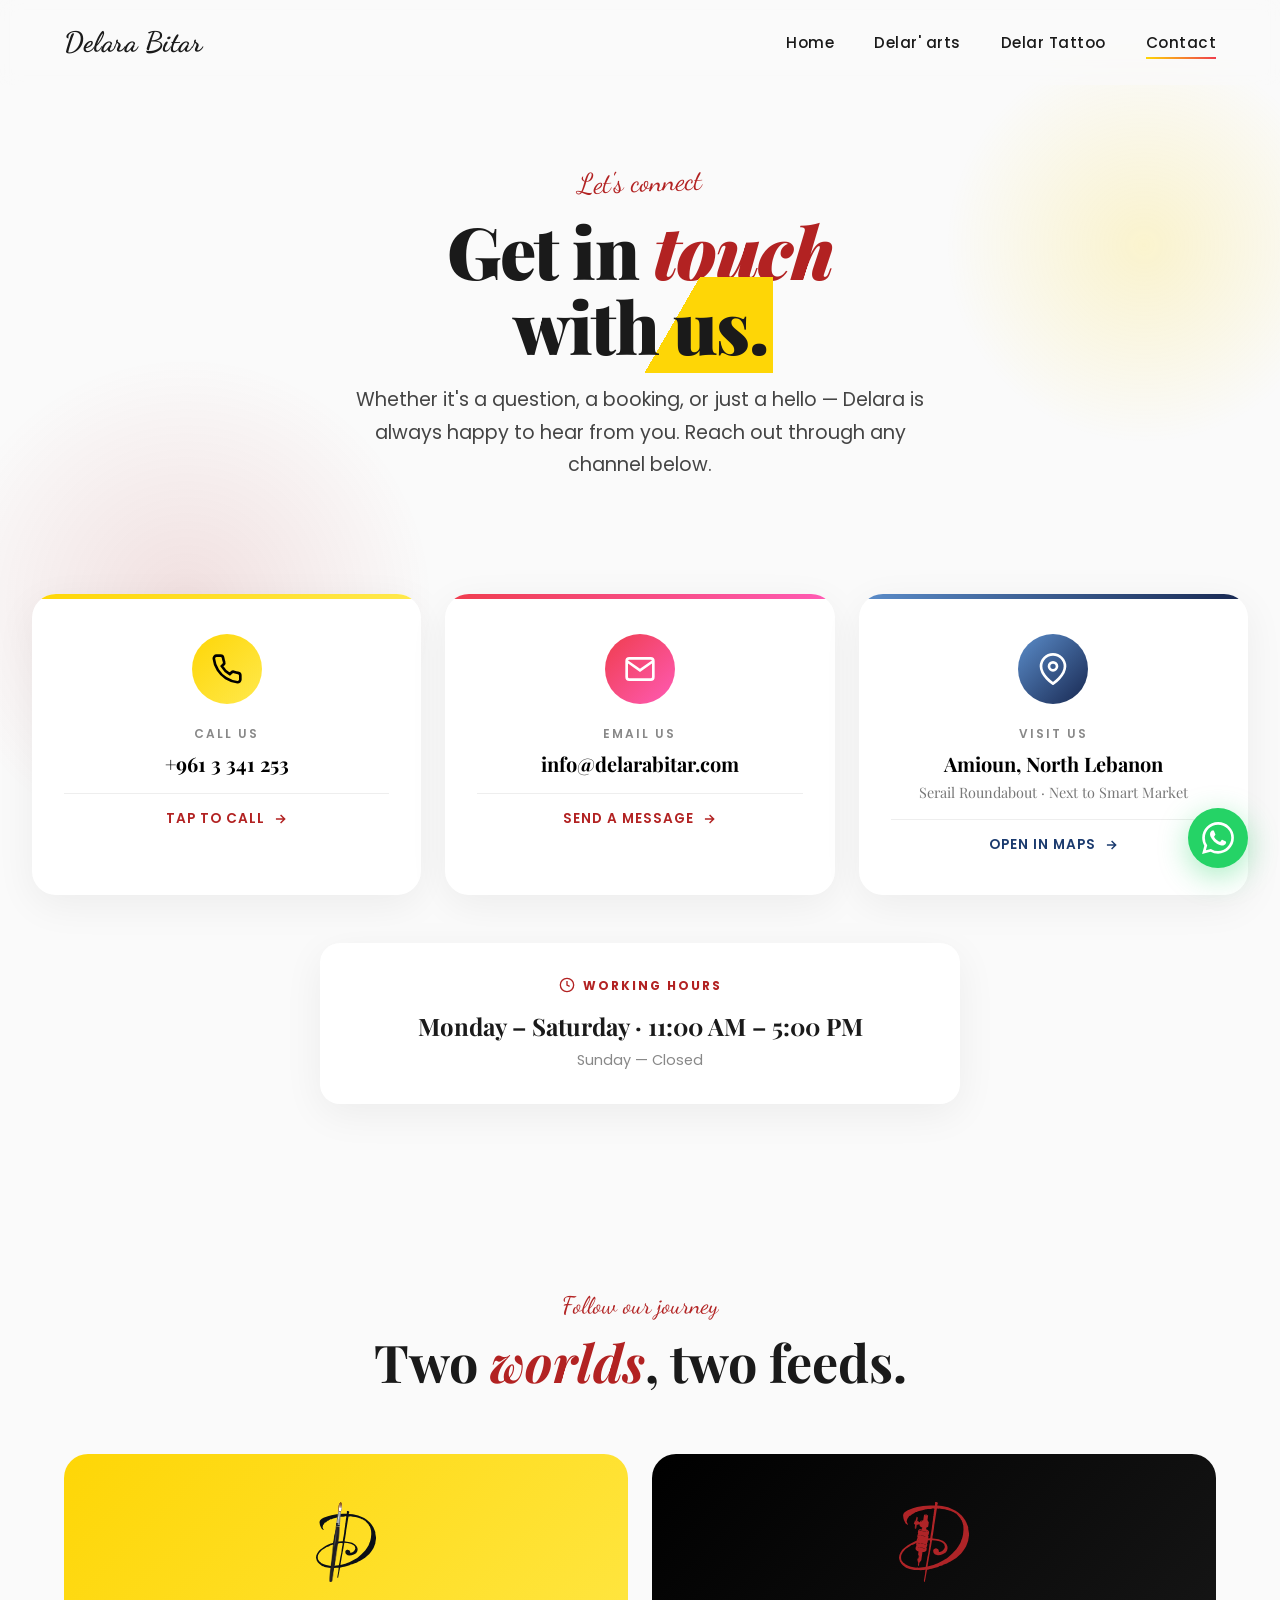
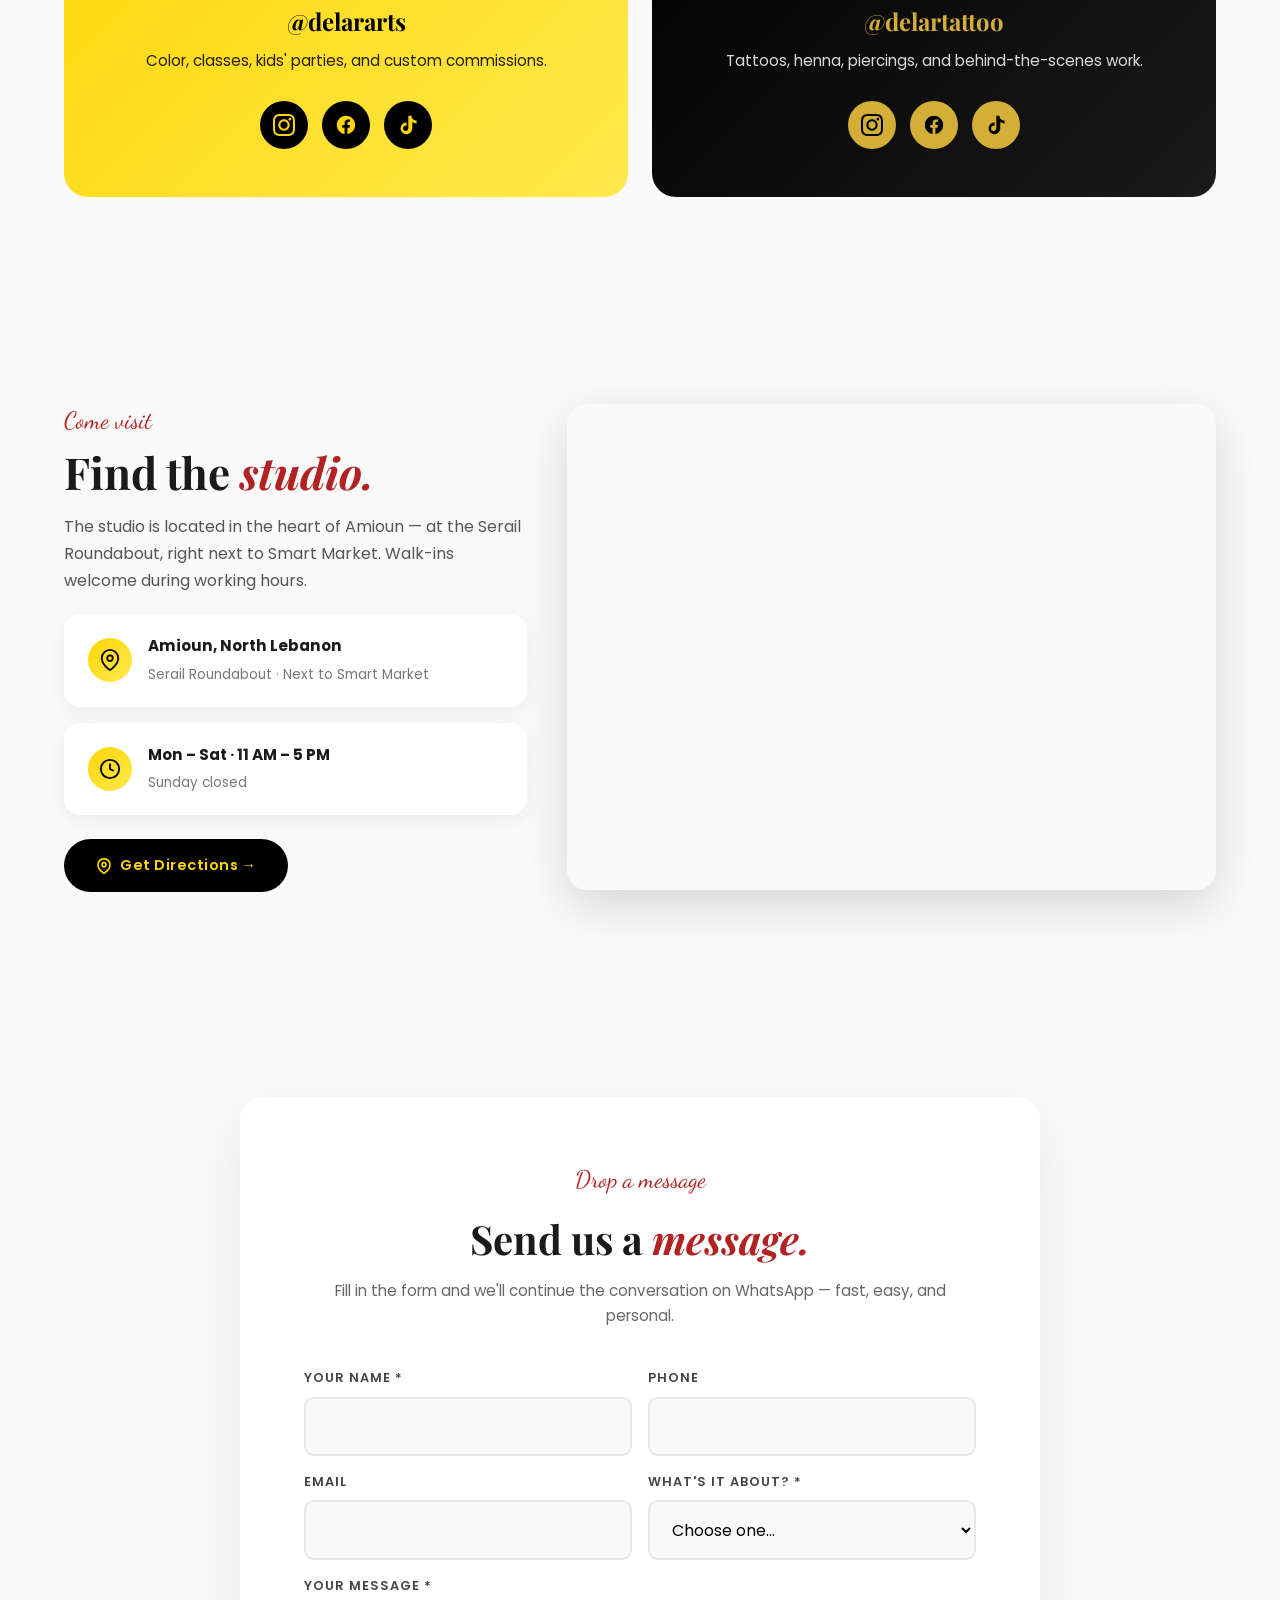
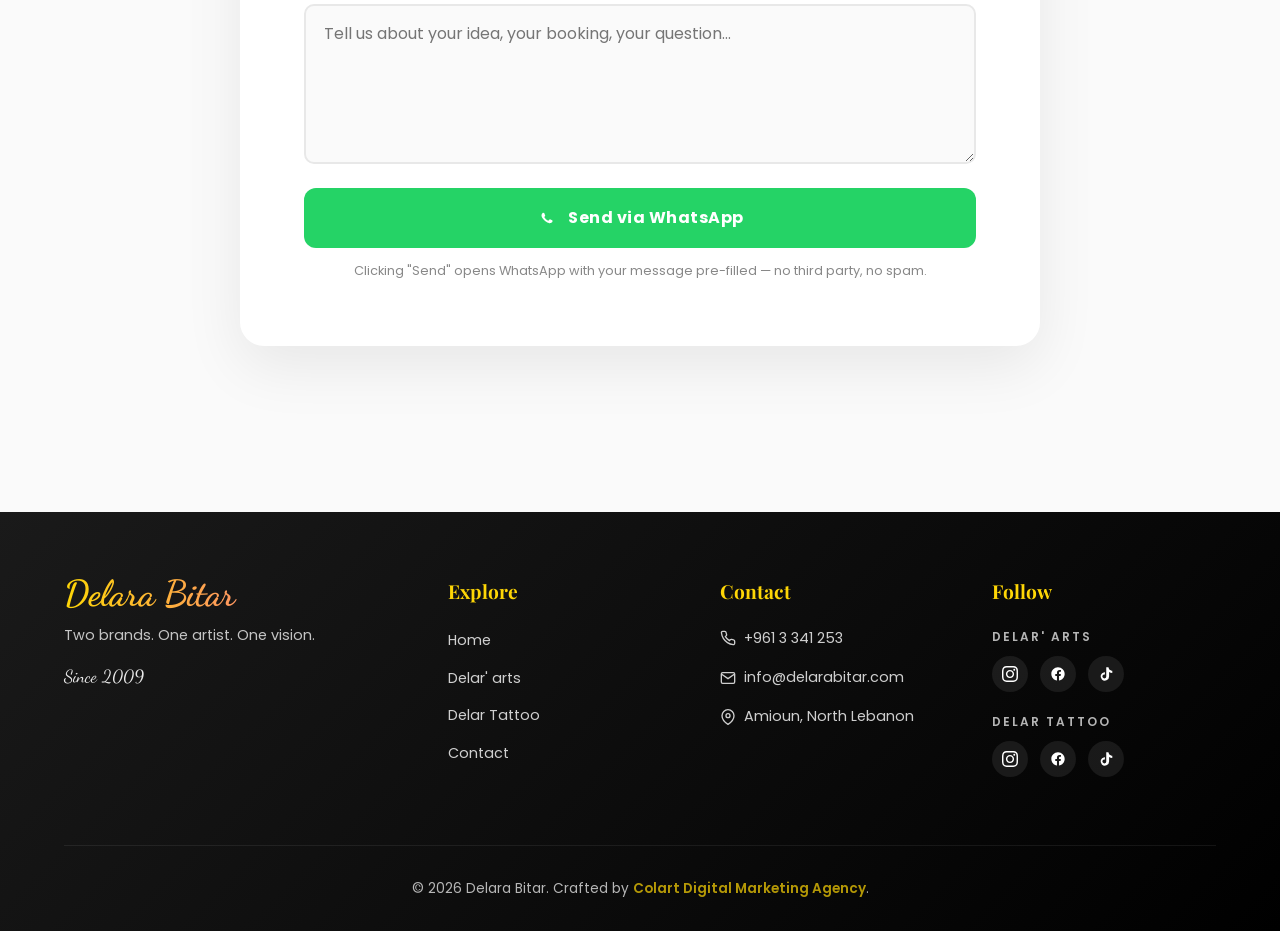
==== commit 57c06401: "Add files via upload" ====
--- a/contact/index.html
+++ b/contact/index.html
@@ -14,12 +14,12 @@
 
   <!-- NAVIGATION -->
   <nav class="nav">
-    <a href="/" class="nav-brand">Delara Bitar</a>
+    <a href="../" class="nav-brand">Delara Bitar</a>
     <ul class="nav-links">
-      <li><a href="/" class="nav-link" data-page="home">Home</a></li>
-      <li><a href="/delar-arts" class="nav-link" data-page="delar-arts">Delar' arts</a></li>
-      <li><a href="/delar-tattoo" class="nav-link" data-page="delar-tattoo">Delar Tattoo</a></li>
-      <li><a href="/contact" class="nav-link active" data-page="contact">Contact</a></li>
+      <li><a href="../" class="nav-link" data-page="home">Home</a></li>
+      <li><a href="../delar-arts/" class="nav-link" data-page="delar-arts">Delar' arts</a></li>
+      <li><a href="../delar-tattoo/" class="nav-link" data-page="delar-tattoo">Delar Tattoo</a></li>
+      <li><a href="../contact/" class="nav-link active" data-page="contact">Contact</a></li>
     </ul>
     <div class="nav-toggle" aria-label="Menu">
       <span></span><span></span><span></span>
@@ -256,10 +256,10 @@
       <div class="footer-col">
         <h4>Explore</h4>
         <ul class="footer-list">
-          <li><a href="/">Home</a></li>
-          <li><a href="/delar-arts">Delar' arts</a></li>
-          <li><a href="/delar-tattoo">Delar Tattoo</a></li>
-          <li><a href="/contact">Contact</a></li>
+          <li><a href="../">Home</a></li>
+          <li><a href="../delar-arts/">Delar' arts</a></li>
+          <li><a href="../delar-tattoo/">Delar Tattoo</a></li>
+          <li><a href="../contact/">Contact</a></li>
         </ul>
       </div>
       <div class="footer-col">
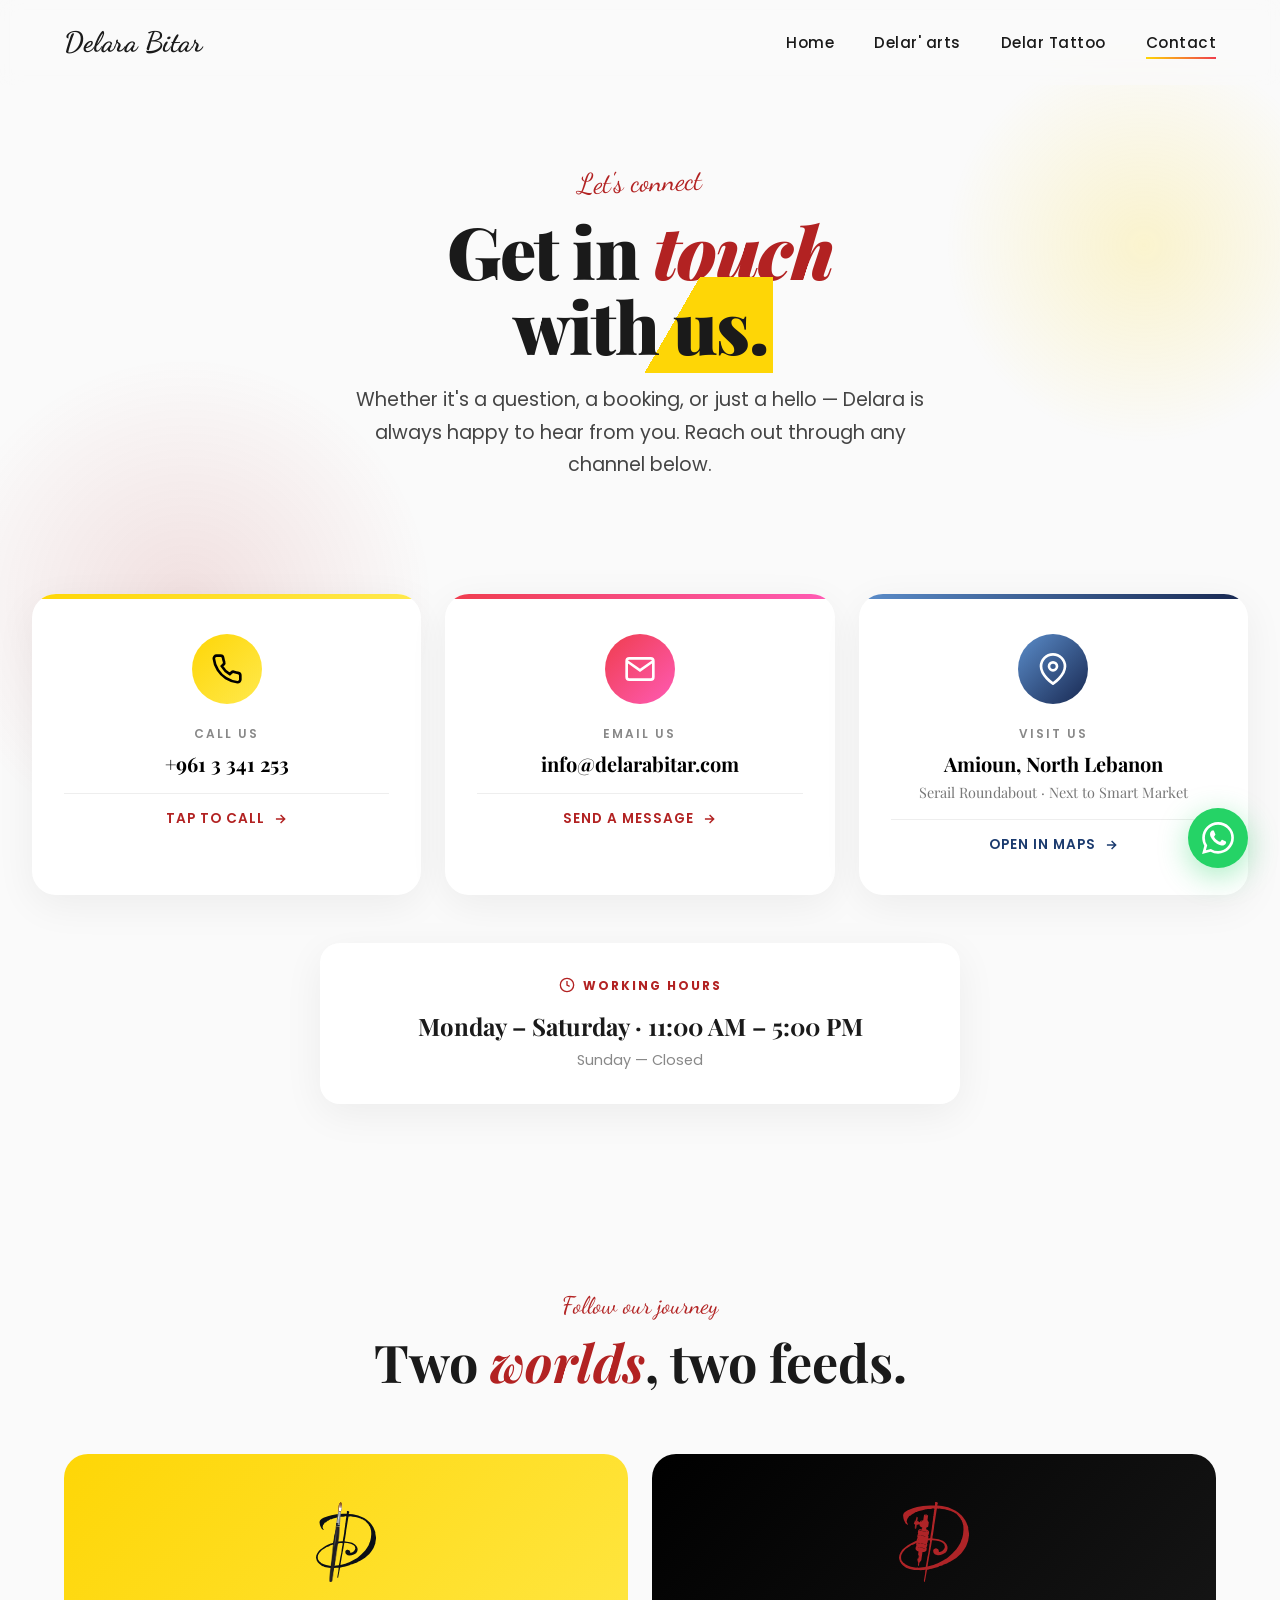
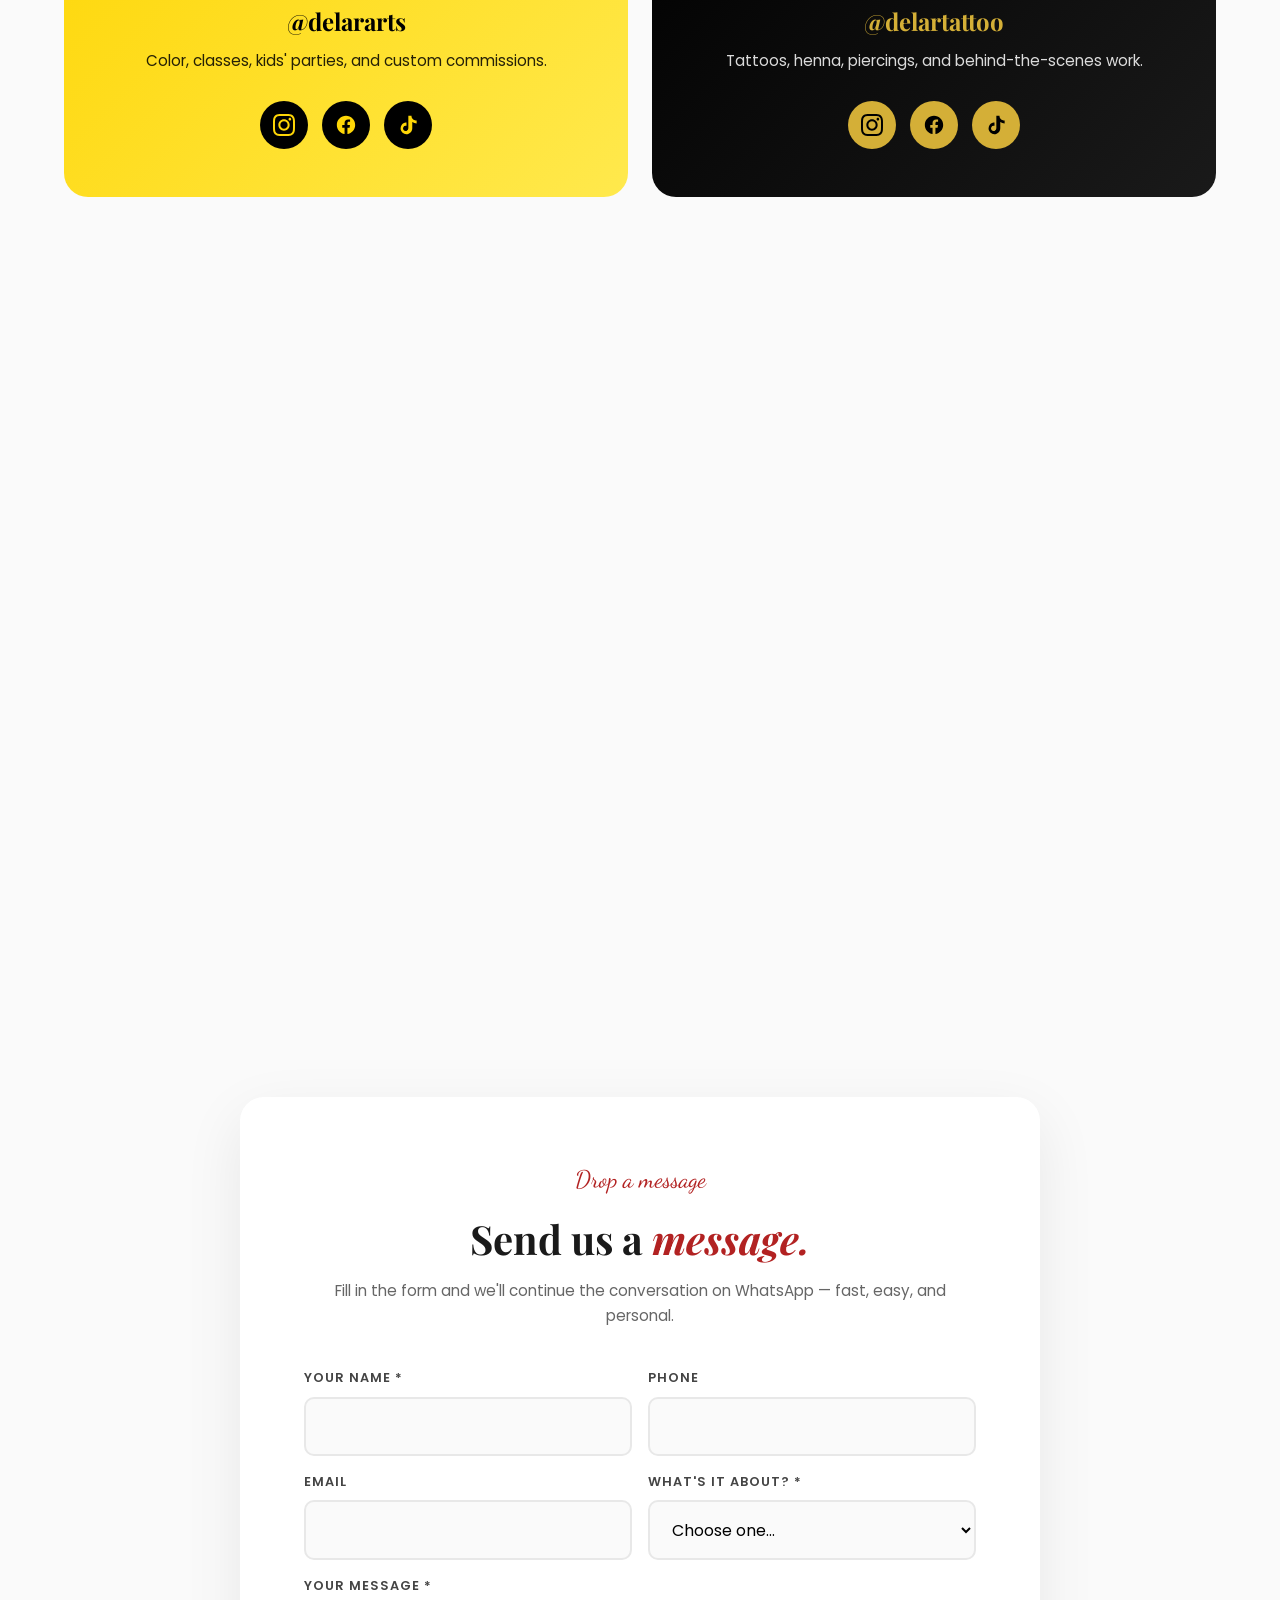
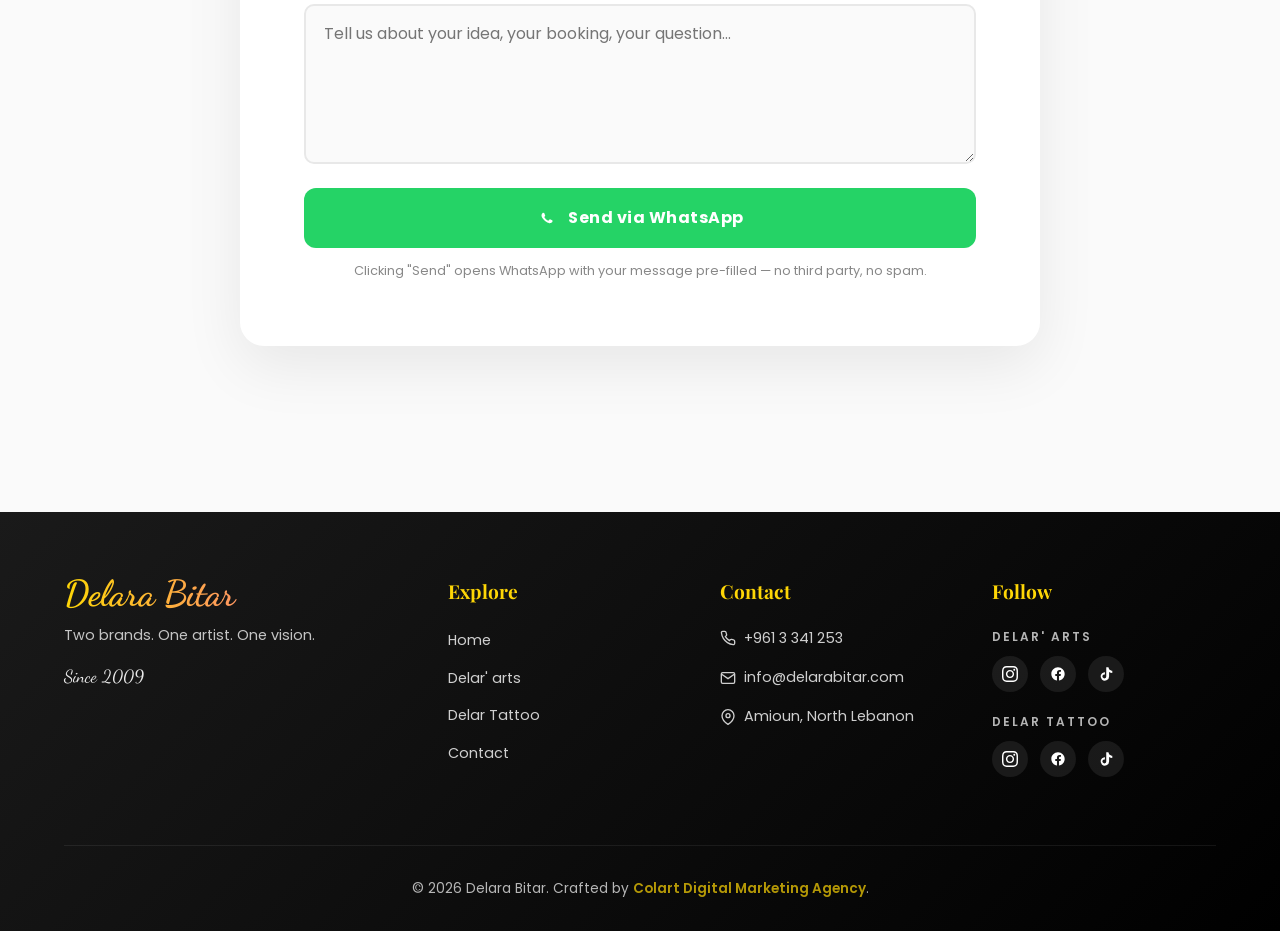
==== commit df7e6f08: "Add files via upload" ====
--- a/contact/index.html
+++ b/contact/index.html
@@ -3,10 +3,74 @@
 <head>
   <meta charset="UTF-8">
   <meta name="viewport" content="width=device-width, initial-scale=1.0">
-  <title>Contact — Delara Bitar</title>
-  <meta name="description" content="Visit, call, or message Delar' arts & Delar Tattoo in Amioun, North Lebanon. Studio hours, location, and direct contact.">
-
+
+  <!-- PRIMARY META TAGS -->
+  <title>Contact — Delara Bitar | Delar' arts & Delar Tattoo Studio | Amioun, Lebanon</title>
+  <meta name="title" content="Contact Delara Bitar — Studio in Amioun, Lebanon">
+  <meta name="description" content="Visit, call, or message Delar' arts & Delar Tattoo studio in Amioun, North Lebanon. Open Mon-Sat 11AM-5PM. Phone +961 3 341 253. Located at Serail Roundabout.">
+  <meta name="keywords" content="contact Delara Bitar, art studio location Amioun, tattoo studio Amioun, Serail Roundabout Amioun, North Lebanon art studio contact, Delar arts phone, Delar Tattoo phone, art studio Koura">
+  <meta name="author" content="Delara Bitar">
+  <meta name="robots" content="index, follow">
+  <link rel="canonical" href="https://www.delarabitar.com/contact/">
+
+  <!-- OPEN GRAPH -->
+  <meta property="og:type" content="website">
+  <meta property="og:url" content="https://www.delarabitar.com/contact/">
+  <meta property="og:title" content="Get in Touch — Delara Bitar Studio | Amioun, Lebanon">
+  <meta property="og:description" content="Visit the studio in Amioun, North Lebanon. Phone, email, WhatsApp, or stop by Mon-Sat 11AM-5PM.">
+  <meta property="og:image" content="https://www.delarabitar.com/assets/social-preview.jpg">
+  <meta property="og:image:width" content="1200">
+  <meta property="og:image:height" content="630">
+  <meta property="og:site_name" content="Delara Bitar">
+
+  <!-- TWITTER -->
+  <meta name="twitter:card" content="summary_large_image">
+  <meta name="twitter:title" content="Contact Delara Bitar Studio">
+  <meta name="twitter:description" content="Amioun, Serail Roundabout. Mon-Sat 11AM-5PM. +961 3 341 253.">
+  <meta name="twitter:image" content="https://www.delarabitar.com/assets/social-preview.jpg">
+
+  <!-- FAVICONS -->
   <link rel="icon" type="image/svg+xml" href="../assets/favicon.svg">
+  <link rel="apple-touch-icon" href="../assets/favicon.svg">
+
+  <!-- THEME COLOR -->
+  <meta name="theme-color" content="#FED606">
+
+  <!-- STRUCTURED DATA: ContactPage -->
+  <script type="application/ld+json">
+  {
+    "@context": "https://schema.org",
+    "@type": "ContactPage",
+    "url": "https://www.delarabitar.com/contact/",
+    "name": "Contact Delara Bitar",
+    "description": "Contact information for Delar' arts and Delar Tattoo studio in Amioun, North Lebanon.",
+    "mainEntity": {
+      "@type": "LocalBusiness",
+      "name": "Delara Bitar — Delar' arts & Delar Tattoo",
+      "telephone": "+961-3-341-253",
+      "email": "info@delarabitar.com",
+      "address": {
+        "@type": "PostalAddress",
+        "streetAddress": "Serail Roundabout, Next to Smart Market",
+        "addressLocality": "Amioun",
+        "addressRegion": "North Lebanon",
+        "addressCountry": "LB"
+      },
+      "geo": {
+        "@type": "GeoCoordinates",
+        "latitude": "34.3032",
+        "longitude": "35.8131"
+      },
+      "openingHoursSpecification": {
+        "@type": "OpeningHoursSpecification",
+        "dayOfWeek": ["Monday","Tuesday","Wednesday","Thursday","Friday","Saturday"],
+        "opens": "11:00",
+        "closes": "17:00"
+      }
+    }
+  }
+  </script>
+
   <link rel="stylesheet" href="../css/global.css">
   <link rel="stylesheet" href="../css/contact.css">
 </head>
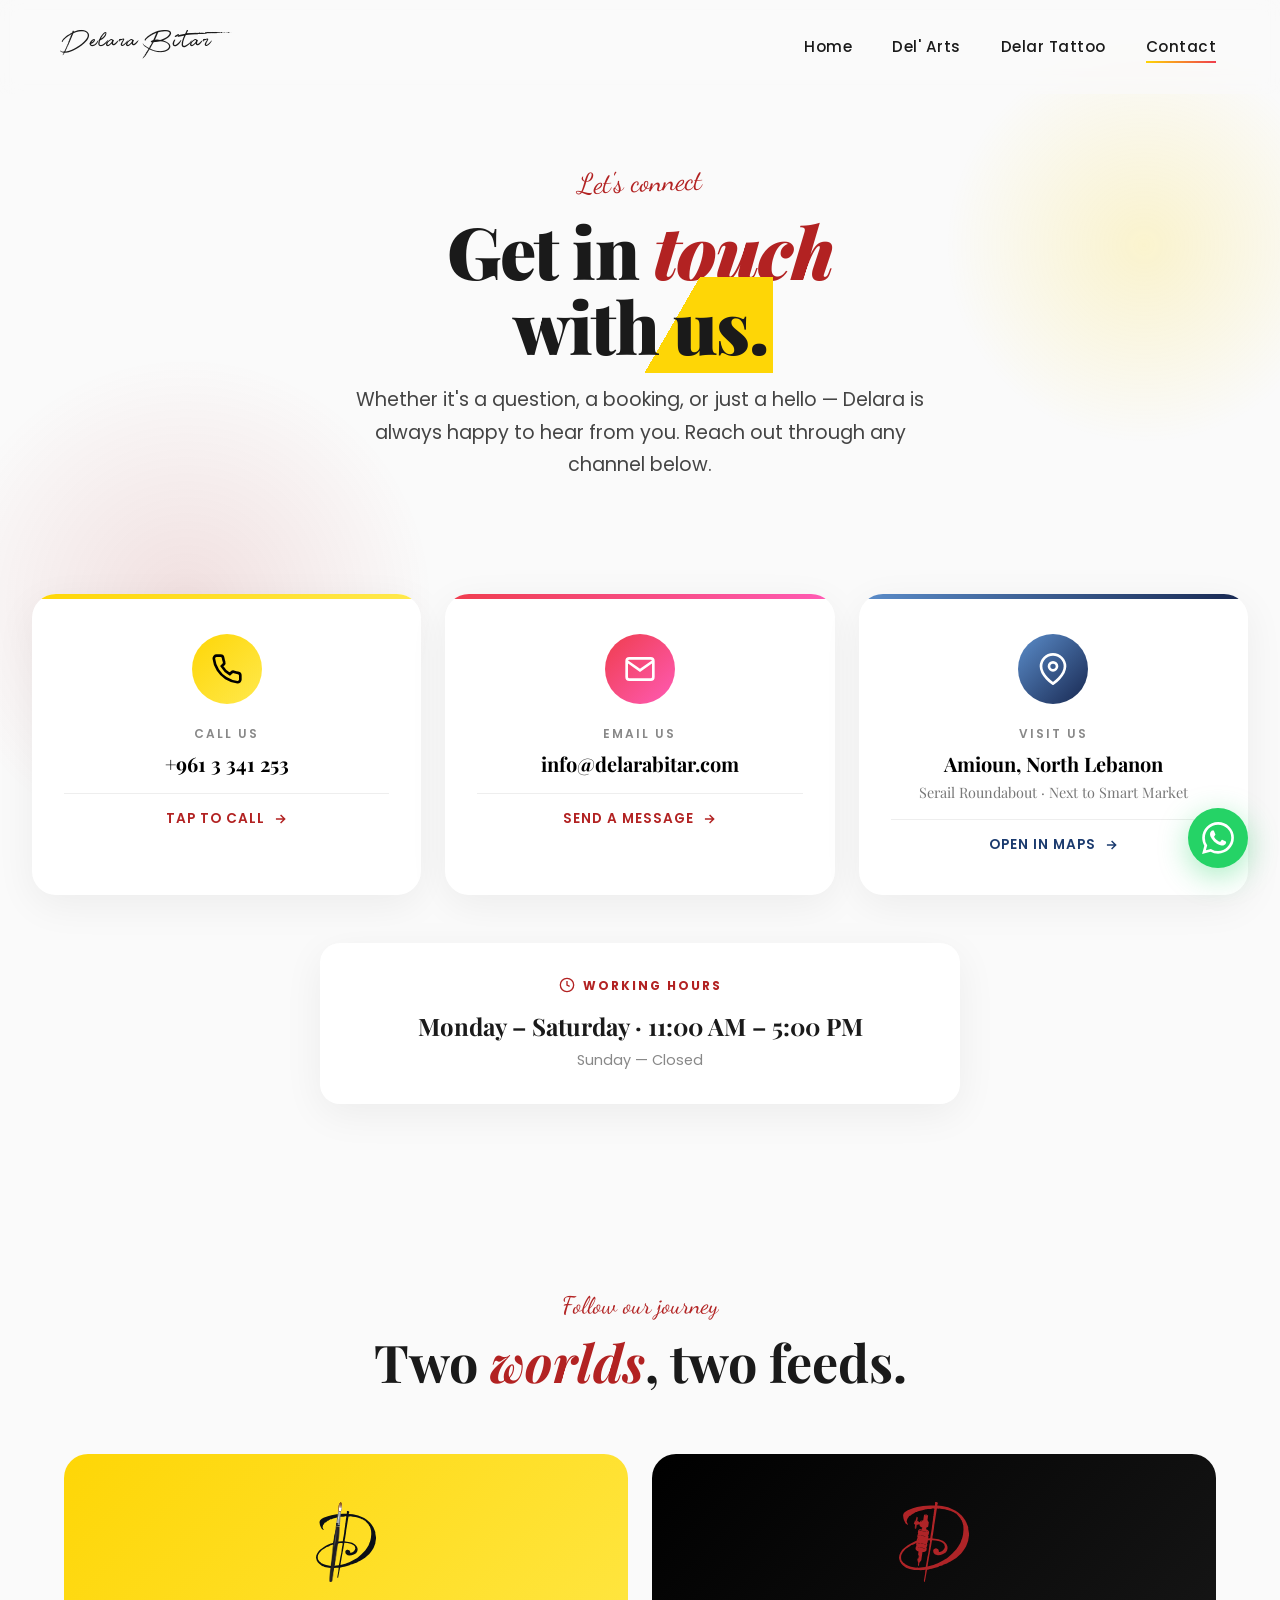
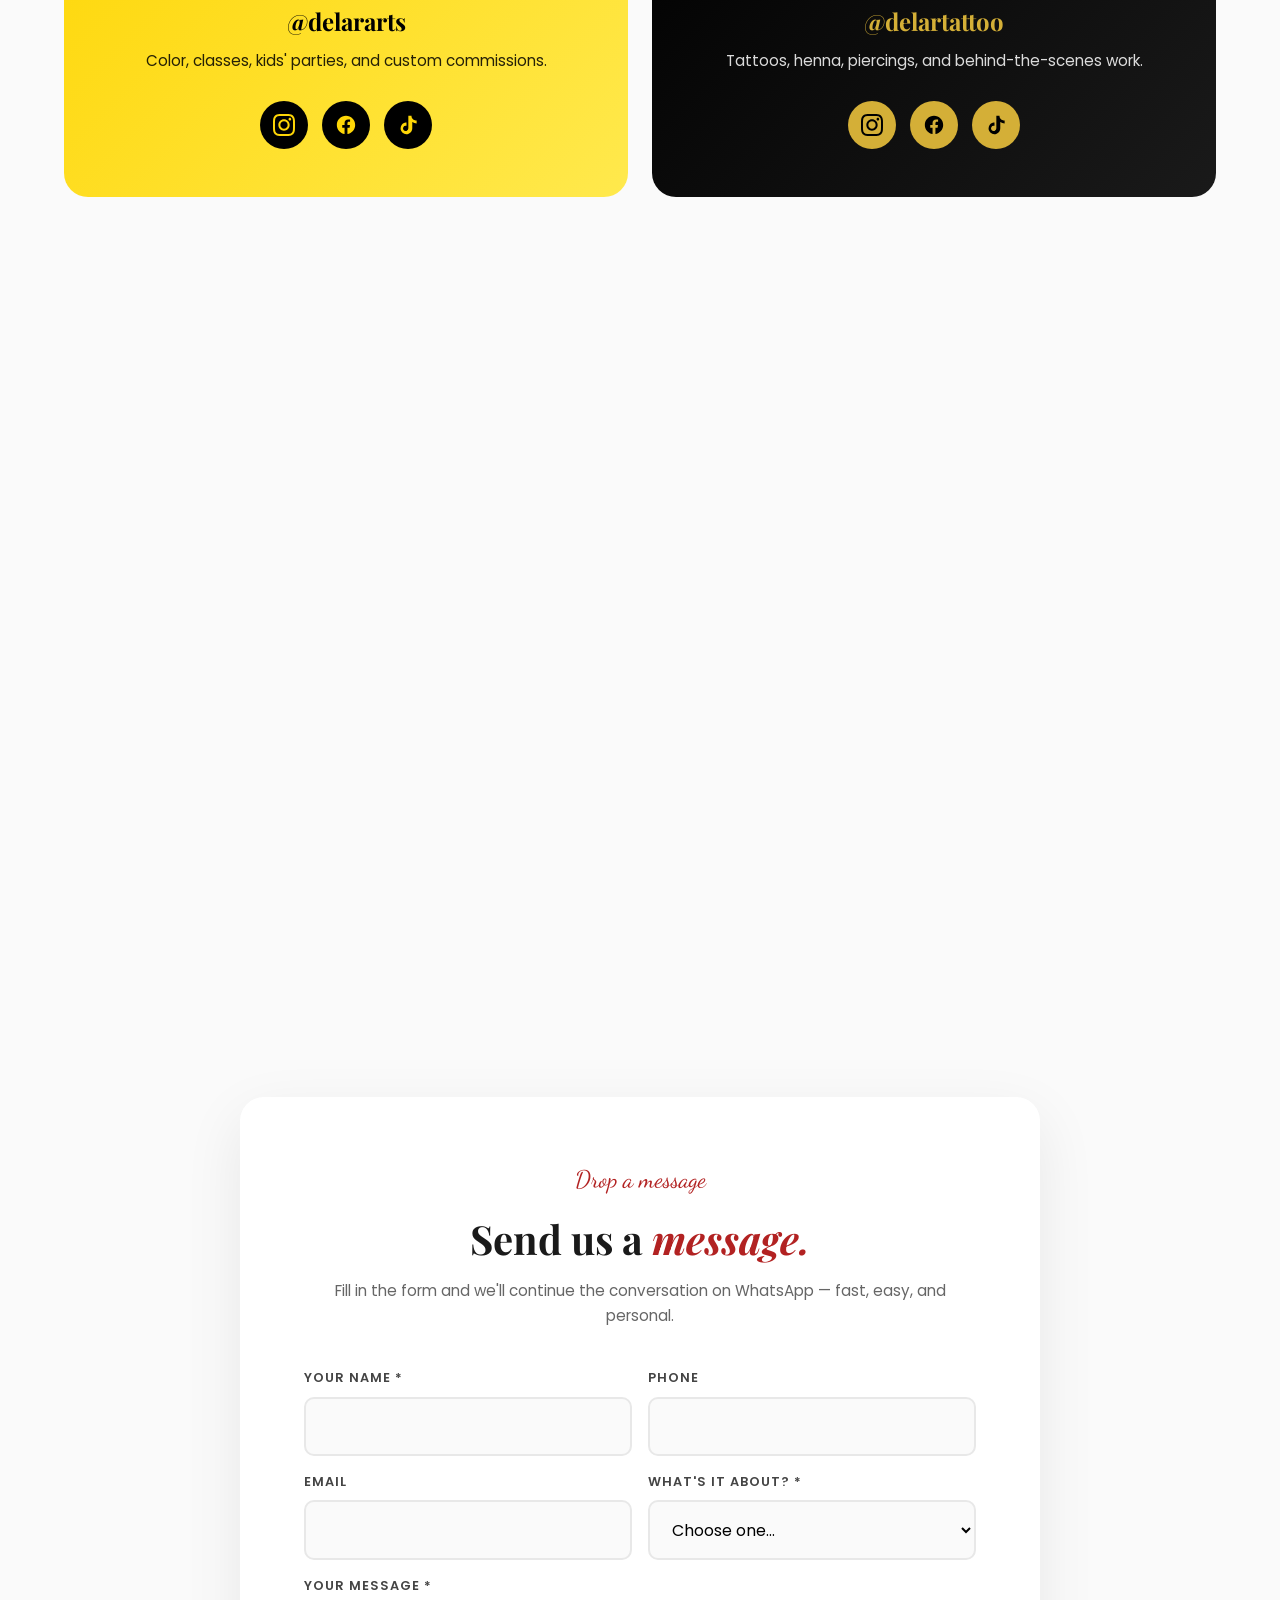
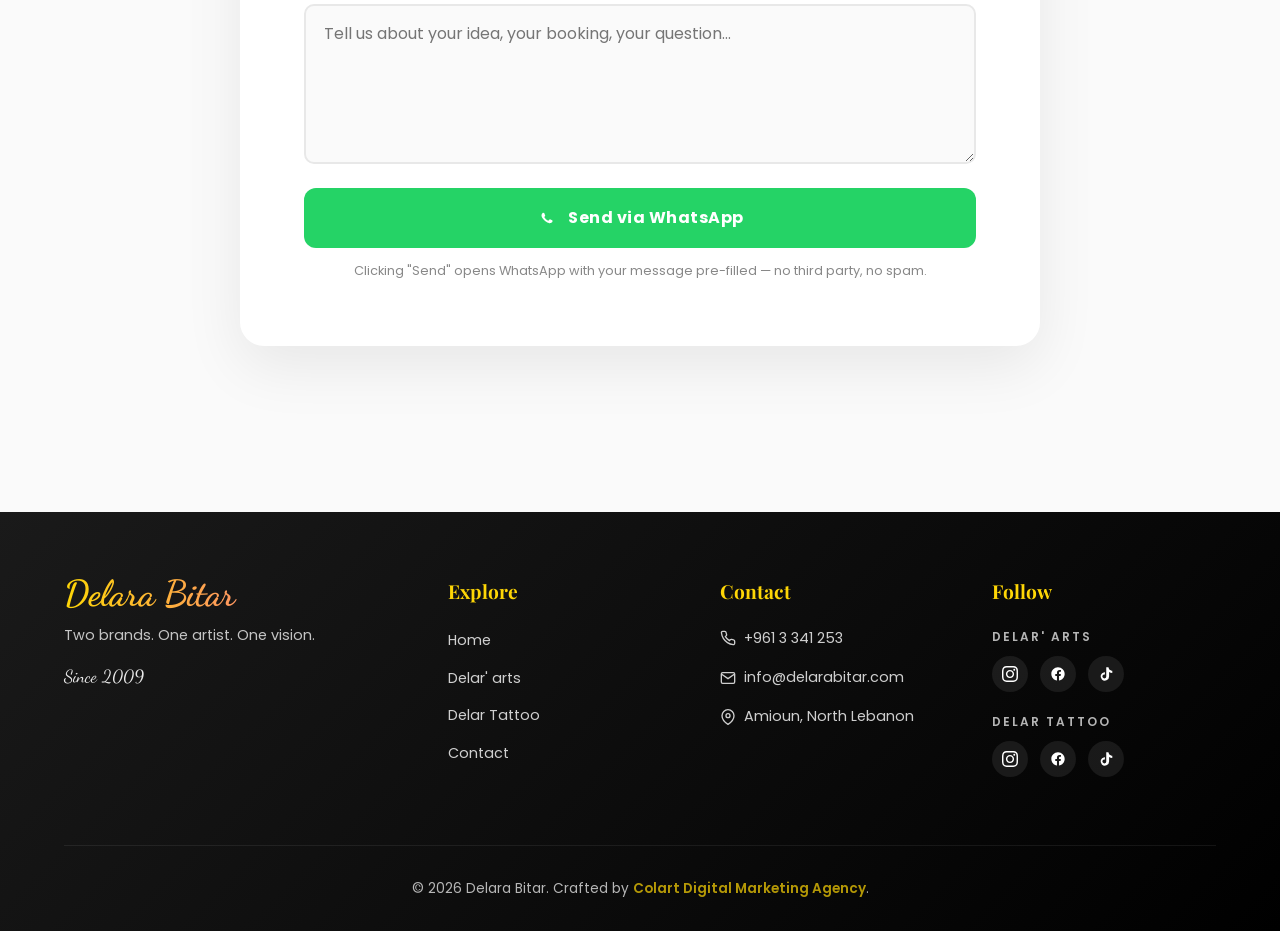
==== commit 61d184fd: "Fix spelling of 'Delar arts' to 'Del Arts'" ====
--- a/contact/index.html
+++ b/contact/index.html
@@ -81,7 +81,7 @@
     <a href="../" class="nav-brand">Delara Bitar</a>
     <ul class="nav-links">
       <li><a href="../" class="nav-link" data-page="home">Home</a></li>
-      <li><a href="../delar-arts/" class="nav-link" data-page="delar-arts">Delar' arts</a></li>
+      <li><a href="../delar-arts/" class="nav-link" data-page="delar-arts">Del' Arts</a></li>
       <li><a href="../delar-tattoo/" class="nav-link" data-page="delar-tattoo">Delar Tattoo</a></li>
       <li><a href="../contact/" class="nav-link active" data-page="contact">Contact</a></li>
     </ul>
@@ -288,7 +288,7 @@
             <label class="ct-form-label" for="ct-subject">What's it about? *</label>
             <select class="ct-form-select" id="ct-subject" name="subject" required>
               <option value="">Choose one...</option>
-              <option value="Delar' arts">Delar' arts (art studio)</option>
+              <option value="Del' Arts">Del' Arts (art studio)</option>
               <option value="Delar Tattoo">Delar Tattoo (tattoos / henna / piercings)</option>
               <option value="Both Brands">Both brands</option>
               <option value="General Inquiry">General inquiry</option>
--- a/css/global.css
+++ b/css/global.css
@@ -4,6 +4,17 @@
    ============================================ */
 
 @import url('https://fonts.googleapis.com/css2?family=Playfair+Display:ital,wght@0,400;0,600;0,700;0,900;1,400&family=Poppins:wght@300;400;500;600;700;800&family=Dancing+Script:wght@600;700&display=swap');
+
+/* Custom Font — Beauty (brand name "Delara Bitar") */
+@font-face {
+  font-family: 'Beauty';
+  src: url('../assets/beauty-regular.woff2') format('woff2'),
+       url('../assets/beauty-regular.woff') format('woff'),
+       url('../assets/beauty-regular.otf') format('opentype');
+  font-weight: normal;
+  font-style: normal;
+  font-display: swap;
+}
 
 :root {
   /* DELAR' ARTS PALETTE */
@@ -100,10 +111,15 @@
 }
 
 .nav-brand {
-  font-family: var(--font-script);
-  font-size: 1.75rem;
-  font-weight: 700;
-  letter-spacing: 0.5px;
+  font-family: 'Beauty', var(--font-script);
+  font-size: 2.1rem;
+  font-weight: 400;
+  letter-spacing: 1px;
+  transition: transform 0.3s ease, color 0.3s ease;
+}
+
+.nav-brand:hover {
+  transform: scale(1.05);
 }
 
 .nav-links {
